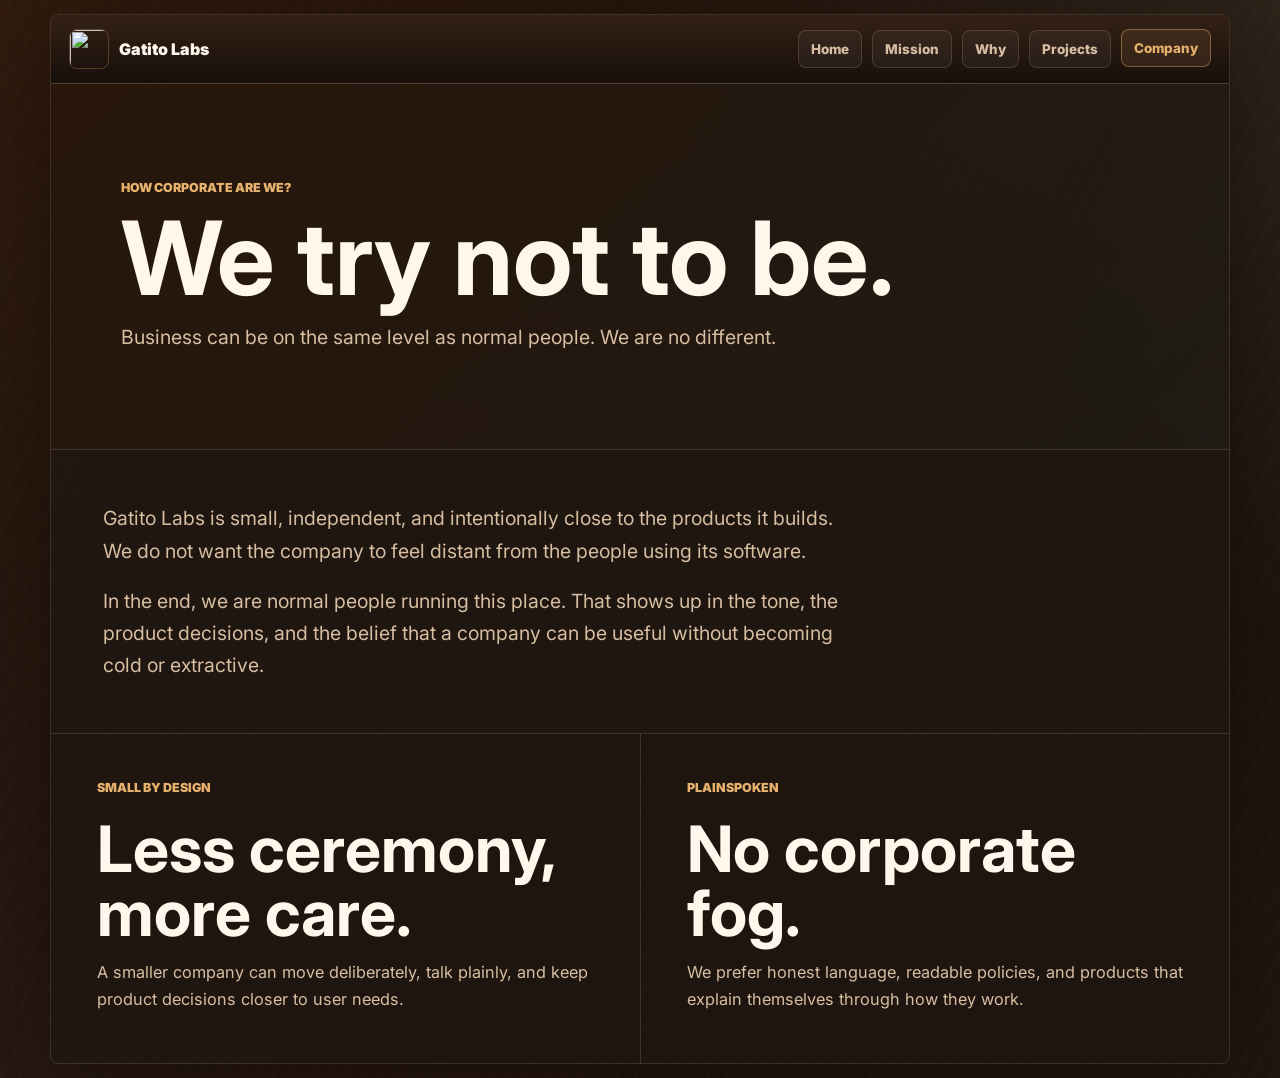
==== company.html @ d221322c "Add files via upload" ====
<!DOCTYPE html>
<html lang="en">
<head>
    <meta charset="UTF-8">
    <meta name="viewport" content="width=device-width, initial-scale=1.0">
    <title>Company | Gatito Labs</title>
    <meta name="description" content="How Gatito Labs thinks about being a company: independent, human, and not overly corporate.">
    <meta name="theme-color" content="#542d14">
    <link rel="icon" href="assets/banner.png" type="image/png">
    <link rel="preconnect" href="https://fonts.googleapis.com">
    <link rel="preconnect" href="https://fonts.gstatic.com" crossorigin>
    <link href="https://fonts.googleapis.com/css2?family=Inter:wght@400;500;600;700;800;900&display=swap" rel="stylesheet">
    <link rel="stylesheet" href="styles.css">
</head>
<body>
    <div class="smoke-layer" aria-hidden="true"></div>

    <main class="labs-shell">
        <nav class="labs-nav" aria-label="Gatito Labs navigation">
            <a class="brand" href="index.html" aria-label="Gatito Labs home">
                <img src="assets/banner.png" alt="" width="40" height="40">
                <span>Gatito Labs</span>
            </a>
            <div class="nav-links">
                <a href="index.html">Home</a>
                <a href="mission.html">Mission</a>
                <a href="why.html">Why</a>
                <a href="projects.html">Projects</a>
                <a class="active" href="company.html">Company</a>
            </div>
        </nav>

        <header class="page-hero reveal">
            <p class="eyebrow">How Corporate Are We?</p>
            <h1>We try not to be.</h1>
            <p>Business can be on the same level as normal people. We are no different.</p>
        </header>

        <section class="narrative reveal">
            <p>Gatito Labs is small, independent, and intentionally close to the products it builds. We do not want the company to feel distant from the people using its software.</p>
            <p>In the end, we are normal people running this place. That shows up in the tone, the product decisions, and the belief that a company can be useful without becoming cold or extractive.</p>
        </section>

        <section class="content-grid">
            <article class="statement reveal">
                <span class="section-kicker">Small By Design</span>
                <h2>Less ceremony, more care.</h2>
                <p>A smaller company can move deliberately, talk plainly, and keep product decisions closer to user needs.</p>
            </article>

            <article class="statement reveal">
                <span class="section-kicker">Plainspoken</span>
                <h2>No corporate fog.</h2>
                <p>We prefer honest language, readable policies, and products that explain themselves through how they work.</p>
            </article>
        </section>
    </main>

    <script src="script.js"></script>
</body>
</html>
---- styles.css ----
:root {
    --bg: #160f0b;
    --bg-2: #24170f;
    --panel: rgba(43, 27, 18, 0.82);
    --line: rgba(241, 216, 184, 0.16);
    --line-strong: rgba(229, 177, 109, 0.42);
    --text: #fff7ec;
    --text-soft: #d7bea2;
    --muted: #a98f74;
    --accent: #542d14;
    --accent-strong: #8b5129;
    --accent-2: #e5b16d;
    --accent-cool: #8fae9a;
    --accent-blue: #8fb6c7;
    --shadow: 0 24px 80px rgba(16, 8, 3, 0.46);
    --radius: 8px;
    --ease-standard: cubic-bezier(0.2, 0.8, 0.2, 1);
    --ease-emphasized: cubic-bezier(0.16, 1, 0.3, 1);
    --duration-base: 280ms;
    --duration-slow: 520ms;
    color-scheme: dark;
}

* {
    box-sizing: border-box;
}

html {
    scroll-behavior: smooth;
}

html,
body {
    min-height: 100%;
    margin: 0;
}

body {
    min-height: 100vh;
    color: var(--text);
    font-family: Inter, system-ui, -apple-system, BlinkMacSystemFont, "Segoe UI", sans-serif;
    background:
        linear-gradient(135deg, rgba(84, 45, 20, 0.24), transparent 34%),
        linear-gradient(225deg, rgba(143, 174, 154, 0.12), transparent 28%),
        linear-gradient(180deg, #120b08 0%, var(--bg) 50%, #21150f 100%);
    text-rendering: optimizeLegibility;
    -webkit-font-smoothing: antialiased;
}

a {
    color: inherit;
}

.smoke-layer {
    position: fixed;
    inset: -20%;
    pointer-events: none;
    background:
        repeating-linear-gradient(118deg, rgba(229, 177, 109, 0.05) 0 2px, transparent 2px 16px),
        linear-gradient(68deg, rgba(255, 247, 236, 0.045), transparent 42%, rgba(143, 174, 154, 0.07)),
        linear-gradient(160deg, rgba(84, 45, 20, 0.82), rgba(18, 11, 8, 0.2));
    opacity: 0.42;
    animation: smokeDrift 28s var(--ease-standard) infinite alternate;
    will-change: transform, opacity;
}

.labs-shell {
    position: relative;
    z-index: 1;
    width: min(1180px, calc(100% - 28px));
    margin: 14px auto;
    overflow: hidden;
    border: 1px solid var(--line);
    border-radius: var(--radius);
    background: rgba(24, 15, 10, 0.78);
    box-shadow: var(--shadow);
}

.labs-nav {
    position: sticky;
    top: 0;
    z-index: 5;
    display: flex;
    align-items: center;
    justify-content: space-between;
    gap: 14px;
    min-height: 68px;
    padding: 14px 18px;
    border-bottom: 1px solid var(--line);
    background:
        linear-gradient(180deg, rgba(54, 34, 22, 0.92), rgba(22, 14, 10, 0.82)),
        rgba(30, 19, 13, 0.92);
}

.brand,
.nav-links {
    display: flex;
    align-items: center;
    gap: 10px;
}

.brand {
    min-width: 0;
    color: var(--text);
    text-decoration: none;
    font-weight: 900;
}

.brand img {
    width: 40px;
    height: 40px;
    border: 1px solid rgba(229, 177, 109, 0.28);
    border-radius: var(--radius);
    object-fit: cover;
}

.brand span {
    overflow: hidden;
    text-overflow: ellipsis;
    white-space: nowrap;
}

.nav-links {
    flex-wrap: wrap;
    justify-content: flex-end;
}

.nav-links a,
.primary-link {
    min-height: 38px;
    display: inline-flex;
    align-items: center;
    border: 1px solid var(--line);
    border-radius: var(--radius);
    color: var(--text-soft);
    background: rgba(255, 255, 255, 0.045);
    font-size: 0.84rem;
    font-weight: 800;
    text-decoration: none;
    transition:
        transform var(--duration-base) var(--ease-emphasized),
        border-color var(--duration-base) var(--ease-standard),
        background var(--duration-base) var(--ease-standard),
        color var(--duration-base) var(--ease-standard);
}

.nav-links a {
    padding: 0 12px;
}

.nav-links a:hover,
.nav-links a.active,
.primary-link:hover,
.secondary-link:hover {
    transform: translateY(-1px);
    border-color: rgba(229, 177, 109, 0.32);
    color: var(--text);
    background: rgba(255, 255, 255, 0.075);
}

.nav-links a.active {
    border-color: rgba(229, 177, 109, 0.42);
    color: var(--accent-2);
    background: rgba(229, 177, 109, 0.1);
}

.labs-hero {
    position: relative;
    min-height: min(650px, calc(100vh - 96px));
    min-height: min(650px, calc(100dvh - 96px));
    display: grid;
    align-items: end;
    padding: clamp(34px, 7vw, 76px);
    isolation: isolate;
}

.hero-art {
    position: absolute;
    inset: 0;
    z-index: -2;
    width: 100%;
    height: 100%;
    object-fit: cover;
    filter: saturate(1.08) contrast(1.04);
    transform: scale(1.02);
}

.labs-hero::after {
    position: absolute;
    inset: 0;
    z-index: -1;
    background:
        linear-gradient(90deg, rgba(18, 11, 8, 0.92), rgba(18, 11, 8, 0.54) 46%, rgba(18, 11, 8, 0.28)),
        linear-gradient(180deg, transparent 62%, rgba(24, 15, 10, 0.94));
    content: "";
}

.hero-copy {
    width: min(720px, 100%);
    padding-bottom: clamp(20px, 5vh, 54px);
}

.eyebrow,
.section-kicker {
    margin: 0;
    color: var(--accent-2);
    font-size: 0.78rem;
    font-weight: 900;
    letter-spacing: 0;
    text-transform: uppercase;
}

.hero-copy h1,
.statement h2 {
    margin: 8px 0 0;
    color: #fff7ec;
    letter-spacing: 0;
    line-height: 1;
}

.hero-copy h1 {
    font-size: clamp(3.4rem, 10vw, 8.5rem);
    font-weight: 900;
}

.hero-copy p:last-child {
    max-width: 660px;
    margin: 16px 0 0;
    color: var(--text-soft);
    font-size: clamp(1.04rem, 2vw, 1.34rem);
    line-height: 1.55;
}

.hero-actions {
    display: flex;
    flex-wrap: wrap;
    gap: 10px;
    margin-top: 22px;
}

.intro-band,
.values-band,
.statement,
.narrative,
.project-grid {
    border-top: 1px solid var(--line);
}

.intro-band {
    padding: clamp(24px, 5vw, 44px);
    background:
        linear-gradient(135deg, rgba(229, 177, 109, 0.08), rgba(143, 174, 154, 0.055)),
        rgba(255, 255, 255, 0.03);
}

.intro-band p {
    width: min(920px, 100%);
    margin: 0;
    color: var(--text);
    font-size: clamp(1.18rem, 2.4vw, 2rem);
    font-weight: 800;
    line-height: 1.28;
}

.company-split,
.section-grid,
.content-grid {
    display: grid;
    grid-template-columns: repeat(2, minmax(0, 1fr));
}

.statement {
    display: grid;
    align-content: start;
    gap: 14px;
    min-height: 330px;
    padding: clamp(24px, 5vw, 46px);
    background: rgba(255, 255, 255, 0.025);
}

.statement + .statement {
    border-left: 1px solid var(--line);
}

.content-grid .statement:nth-child(2n + 1) {
    border-left: 0;
}

.statement h2 {
    font-size: clamp(2.1rem, 5vw, 4.8rem);
}

.statement p,
.values-band span {
    margin: 0;
    color: var(--text-soft);
    line-height: 1.62;
}

.statement p {
    max-width: 620px;
    font-size: 1.02rem;
}

.text-link {
    width: fit-content;
    color: var(--accent-2);
    font-size: 0.9rem;
    font-weight: 900;
    text-decoration: none;
    border-bottom: 1px solid rgba(229, 177, 109, 0.38);
}

.values-band {
    display: grid;
    grid-template-columns: repeat(3, minmax(0, 1fr));
    background:
        linear-gradient(90deg, rgba(143, 174, 154, 0.075), rgba(143, 182, 199, 0.055)),
        rgba(255, 255, 255, 0.025);
}

.values-band div {
    display: grid;
    gap: 6px;
    min-height: 150px;
    padding: 24px;
    border-right: 1px solid var(--line);
}

.values-band div:last-child {
    border-right: 0;
}

.values-band strong {
    color: var(--text);
    font-size: 1.1rem;
}

.page-hero {
    display: grid;
    gap: 14px;
    padding: clamp(44px, 8vw, 96px) clamp(24px, 6vw, 70px);
    background:
        linear-gradient(135deg, rgba(84, 45, 20, 0.26), rgba(143, 174, 154, 0.08)),
        rgba(0, 0, 0, 0.12);
}

.page-hero h1 {
    max-width: 920px;
    margin: 0;
    color: #fff7ec;
    font-size: clamp(2.8rem, 8vw, 7.4rem);
    letter-spacing: 0;
    line-height: 0.96;
}

.page-hero p:last-child,
.narrative p {
    max-width: 760px;
    margin: 0;
    color: var(--text-soft);
    font-size: clamp(1rem, 2vw, 1.22rem);
    line-height: 1.65;
}

.narrative {
    display: grid;
    gap: 18px;
    padding: clamp(26px, 5vw, 52px);
    background: rgba(255, 255, 255, 0.028);
}

.primary-link,
.secondary-link {
    width: fit-content;
    min-height: 42px;
    display: inline-flex;
    align-items: center;
    border: 1px solid var(--line);
    border-radius: var(--radius);
    font-weight: 900;
    text-decoration: none;
}

.primary-link {
    padding: 0 16px;
    color: #fff7ec;
    background: linear-gradient(135deg, var(--accent), var(--accent-strong));
    border-color: transparent;
}

.secondary-link {
    padding: 0 14px;
    color: var(--text-soft);
    background: rgba(255, 255, 255, 0.045);
}

.project-grid {
    display: grid;
    grid-template-columns: repeat(3, minmax(0, 1fr));
    gap: 12px;
    padding: clamp(18px, 4vw, 34px);
    background: rgba(255, 255, 255, 0.018);
}

.project-card {
    display: grid;
    align-content: start;
    gap: 13px;
    min-height: 280px;
    padding: 20px;
    border: 1px solid var(--line);
    border-radius: var(--radius);
    background:
        linear-gradient(135deg, rgba(229, 177, 109, 0.065), rgba(143, 174, 154, 0.04)),
        rgba(255, 255, 255, 0.035);
    transition:
        transform var(--duration-base) var(--ease-emphasized),
        border-color var(--duration-base) var(--ease-standard),
        background var(--duration-base) var(--ease-standard);
}

.project-card:hover {
    transform: translateY(-2px);
    border-color: rgba(229, 177, 109, 0.3);
    background:
        linear-gradient(135deg, rgba(229, 177, 109, 0.09), rgba(143, 174, 154, 0.055)),
        rgba(255, 255, 255, 0.045);
}

.featured-project {
    grid-column: span 2;
}

.project-status {
    width: fit-content;
    padding: 5px 8px;
    border: 1px solid rgba(143, 174, 154, 0.28);
    border-radius: var(--radius);
    color: var(--accent-cool);
    background: rgba(143, 174, 154, 0.075);
    font-size: 0.72rem;
    font-weight: 900;
    text-transform: uppercase;
}

.project-card h2 {
    margin: 0;
    color: var(--text);
    font-size: clamp(1.45rem, 3vw, 2.4rem);
    line-height: 1.05;
}

.project-card p {
    margin: 0;
    color: var(--text-soft);
    line-height: 1.58;
}

.project-tags {
    display: flex;
    flex-wrap: wrap;
    gap: 7px;
    margin-top: auto;
}

.project-tags span {
    padding: 5px 8px;
    border: 1px solid var(--line);
    border-radius: var(--radius);
    color: var(--muted);
    background: rgba(0, 0, 0, 0.16);
    font-size: 0.72rem;
    font-weight: 800;
}

.reveal {
    opacity: 0;
    transform: translateY(18px);
    transition:
        opacity var(--duration-slow) var(--ease-standard),
        transform var(--duration-slow) var(--ease-emphasized);
}

.reveal.visible {
    opacity: 1;
    transform: translateY(0);
}

@keyframes smokeDrift {
    from {
        opacity: 0.35;
        transform: translate3d(-1.5%, -1%, 0) rotate(-1deg);
    }

    to {
        opacity: 0.52;
        transform: translate3d(1.5%, 1%, 0) rotate(1deg);
    }
}

@media (max-width: 760px) {
    .labs-shell {
        width: min(100%, calc(100vw - 18px));
        margin: 9px auto;
    }

    .labs-nav {
        align-items: flex-start;
        flex-direction: column;
    }

    .nav-links {
        width: 100%;
        justify-content: flex-start;
    }

    .labs-hero {
        min-height: 560px;
        padding: 26px;
    }

    .labs-hero::after {
        background:
            linear-gradient(90deg, rgba(18, 11, 8, 0.94), rgba(18, 11, 8, 0.7)),
            linear-gradient(180deg, transparent 54%, rgba(24, 15, 10, 0.96));
    }

    .company-split,
    .section-grid,
    .content-grid,
    .project-grid,
    .values-band {
        grid-template-columns: 1fr;
    }

    .featured-project {
        grid-column: span 1;
    }

    .statement + .statement,
    .values-band div {
        border-left: 0;
        border-right: 0;
    }

    .statement + .statement,
    .values-band div + div {
        border-top: 1px solid var(--line);
    }
}

@media (prefers-reduced-motion: reduce) {
    *,
    *::before,
    *::after {
        scroll-behavior: auto !important;
        animation-duration: 1ms !important;
        animation-iteration-count: 1 !important;
        transition-duration: 1ms !important;
    }

    .reveal {
        opacity: 1;
        transform: none;
    }
}
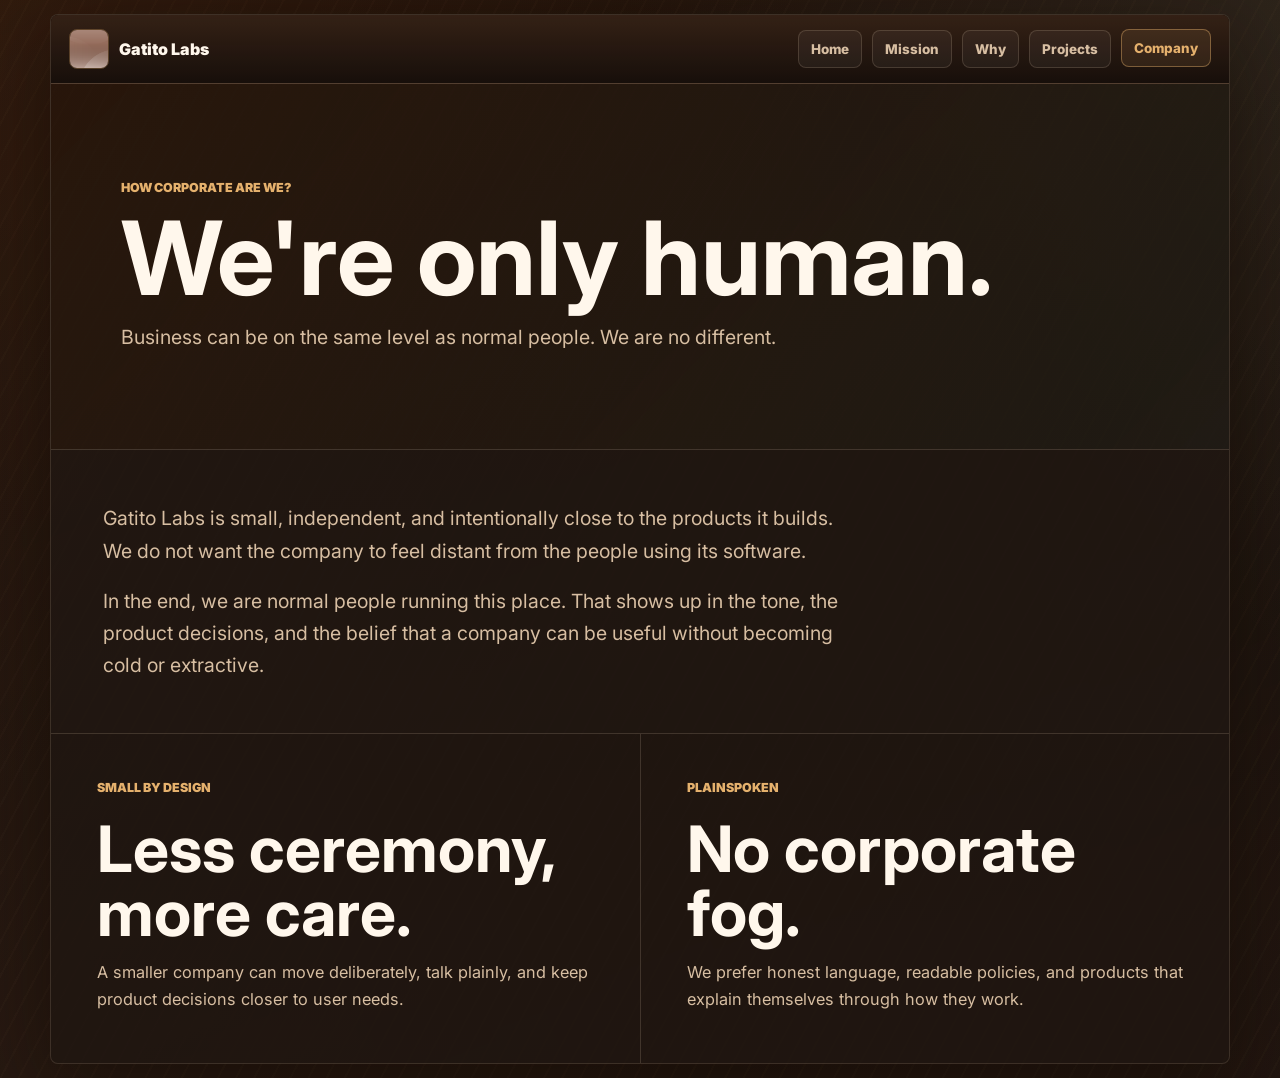
==== commit b889080a: "Update company.html" ====
--- a/company.html
+++ b/company.html
@@ -32,7 +32,7 @@
 
         <header class="page-hero reveal">
             <p class="eyebrow">How Corporate Are We?</p>
-            <h1>We try not to be.</h1>
+            <h1>We're only human.</h1>
             <p>Business can be on the same level as normal people. We are no different.</p>
         </header>
 
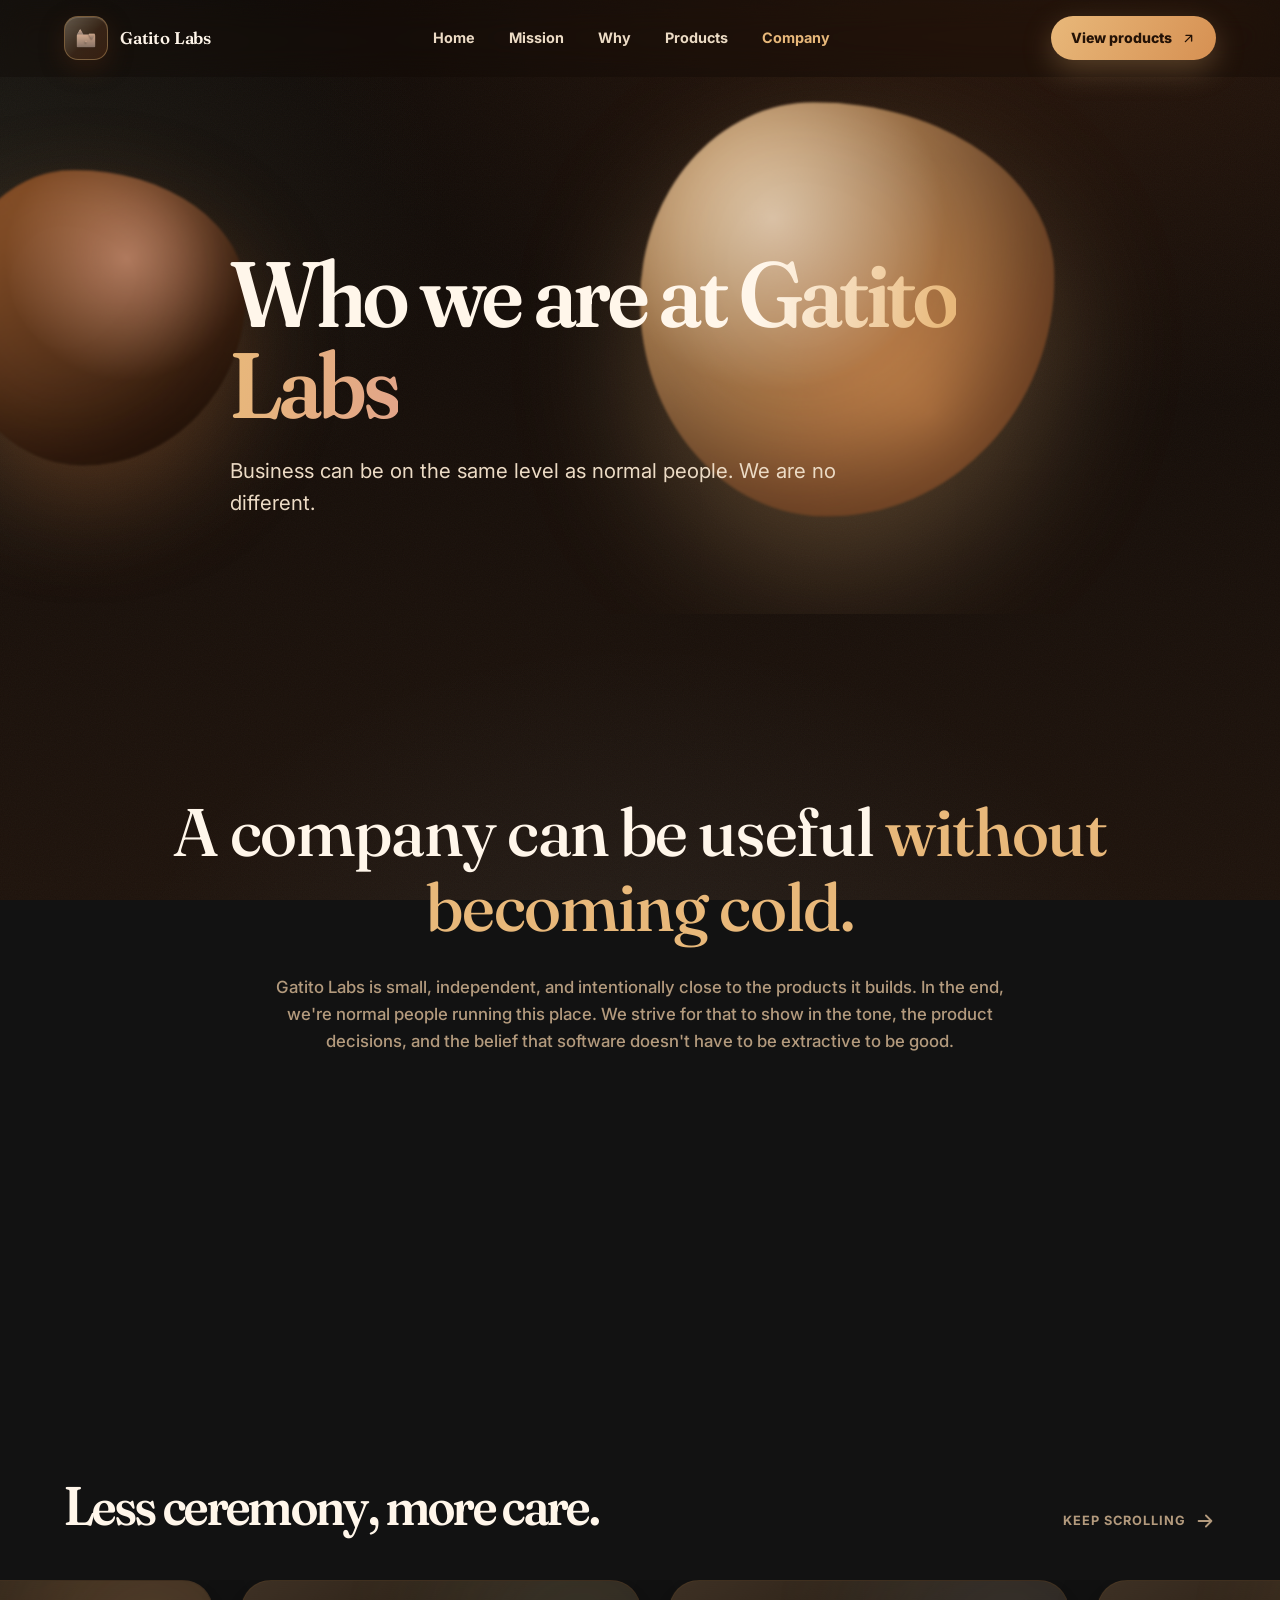
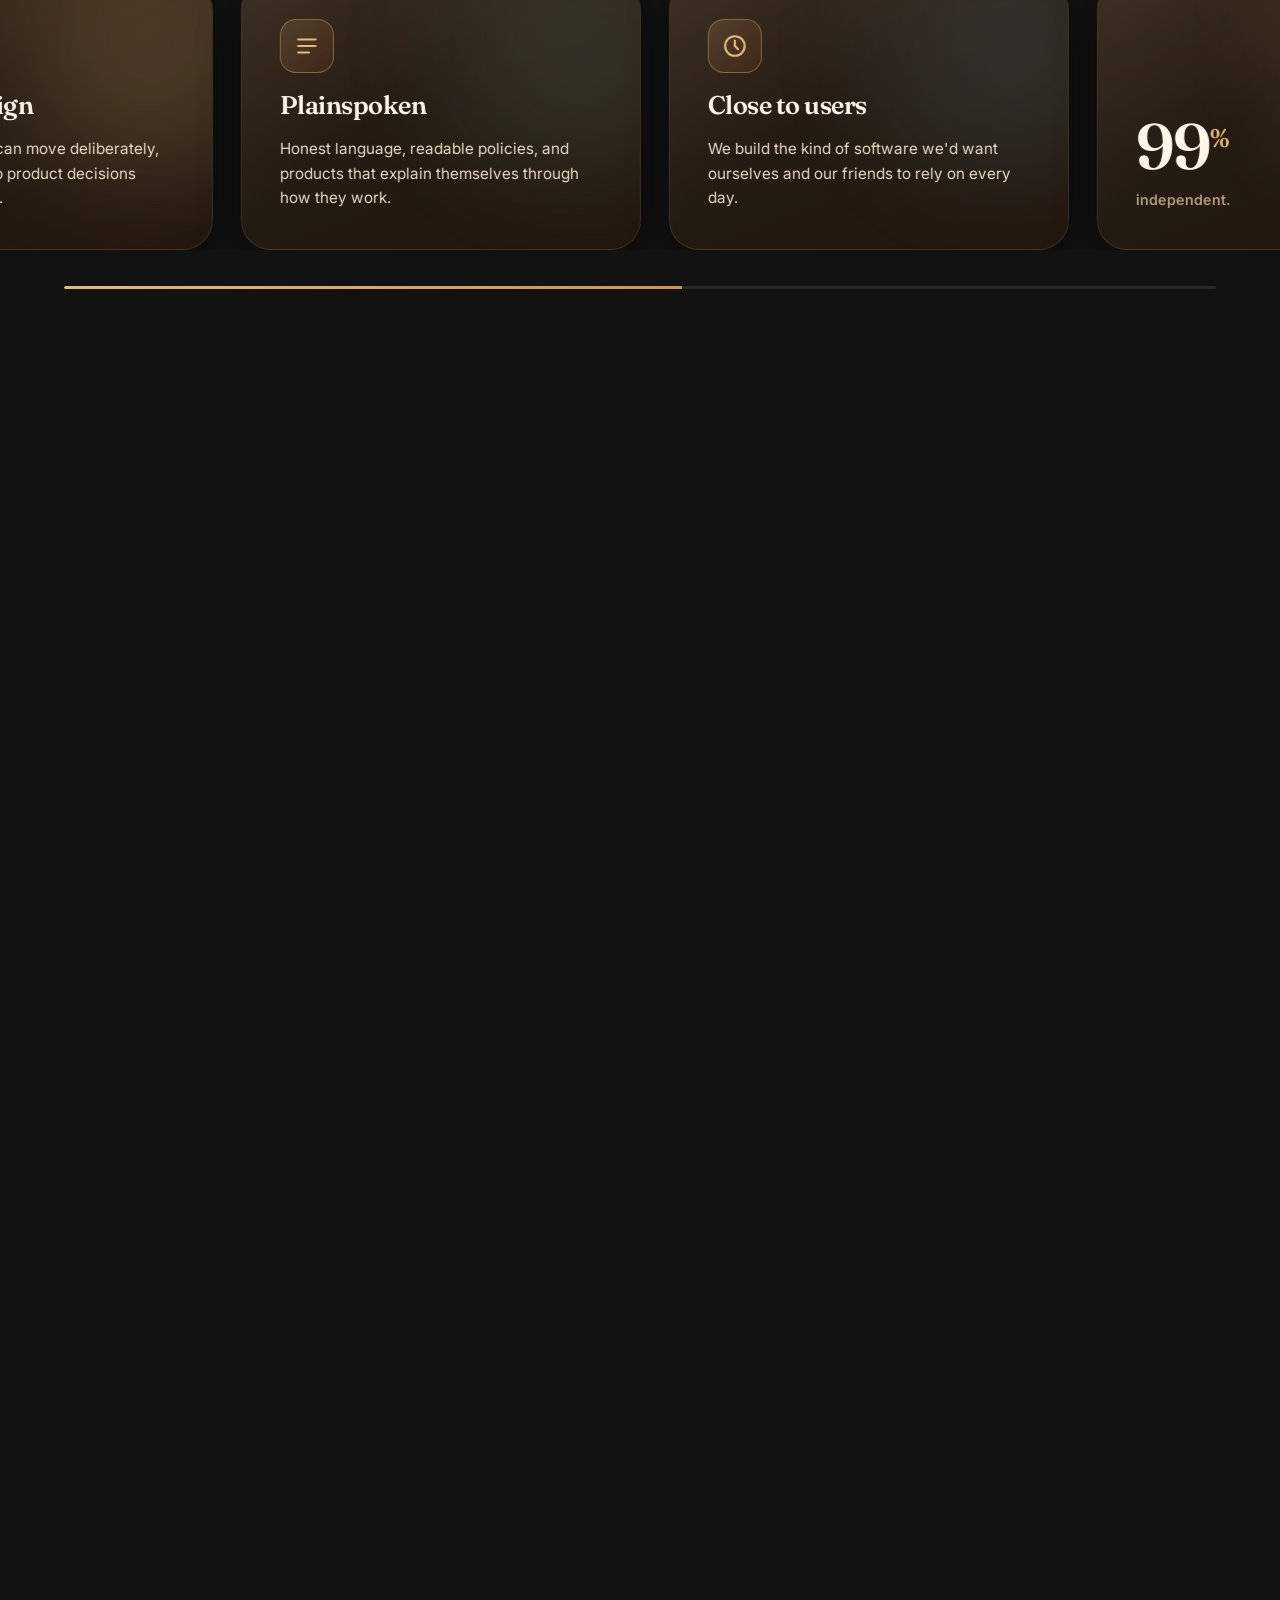
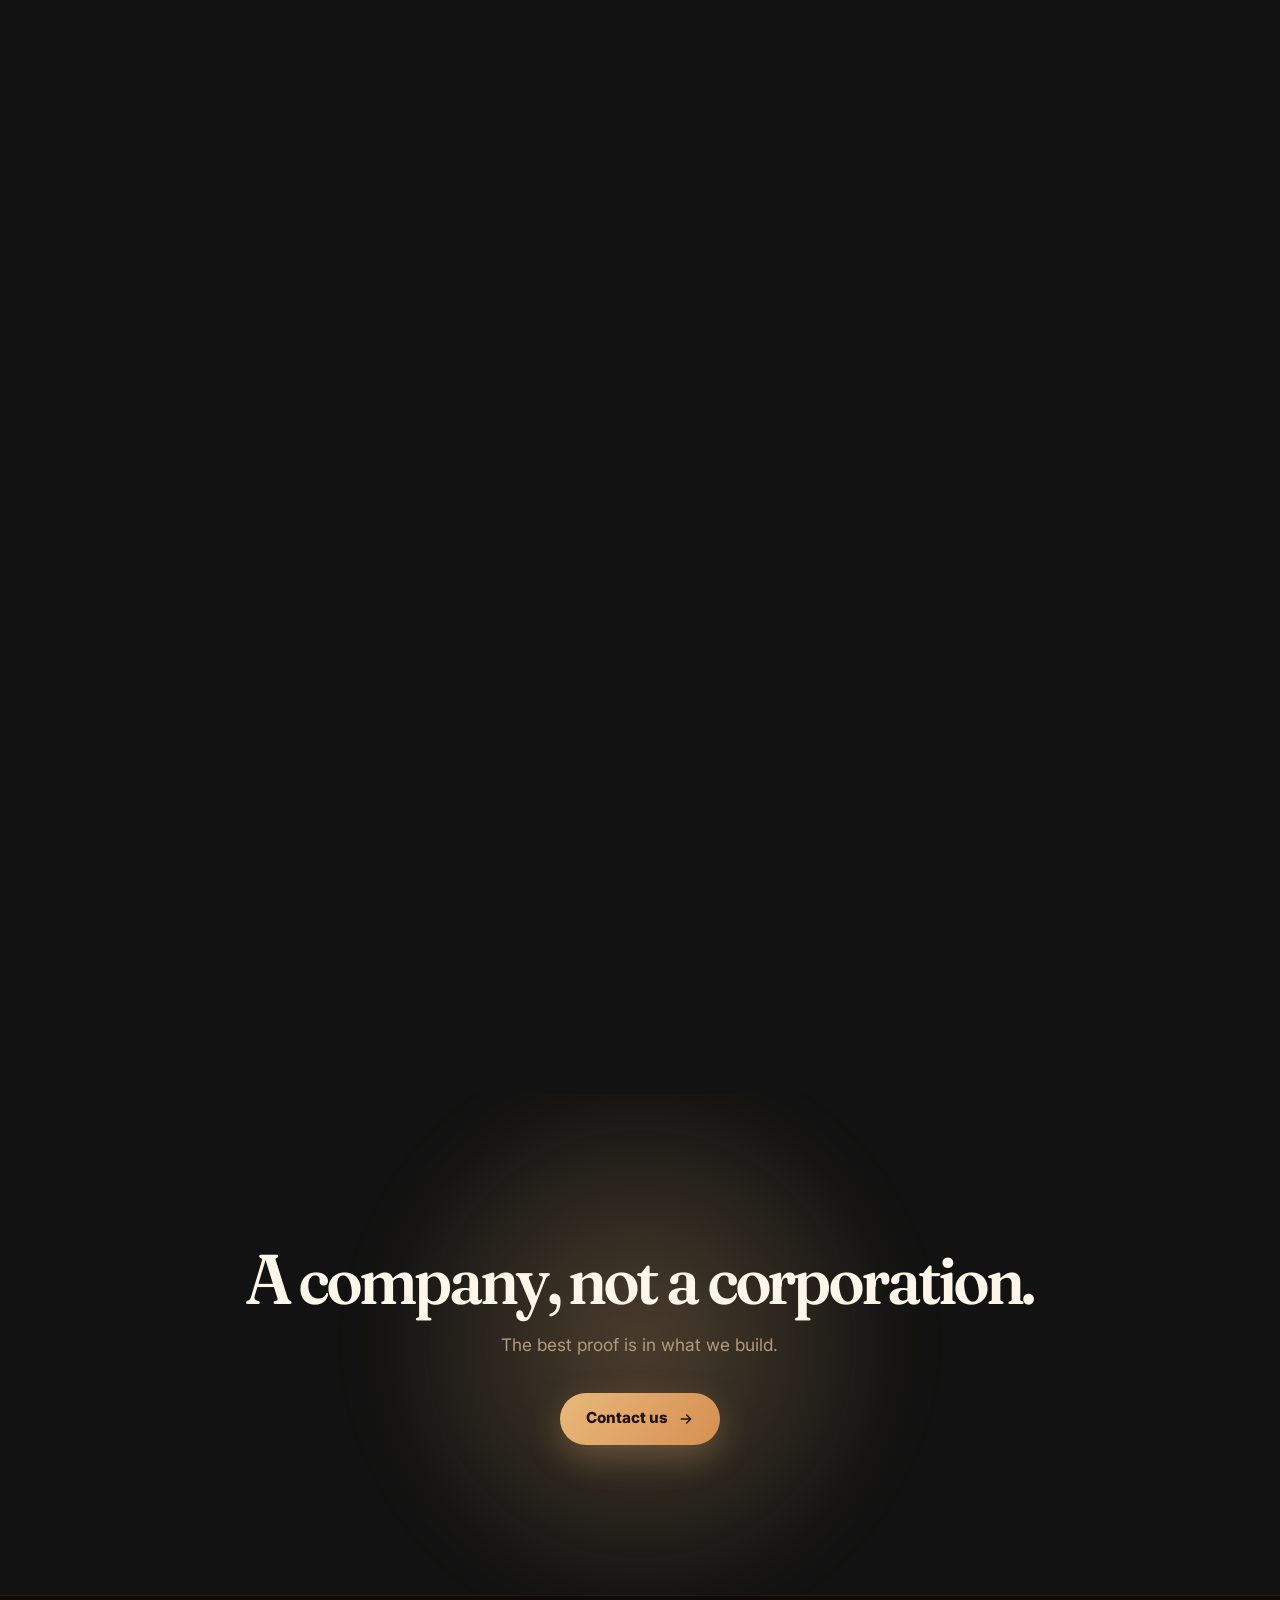
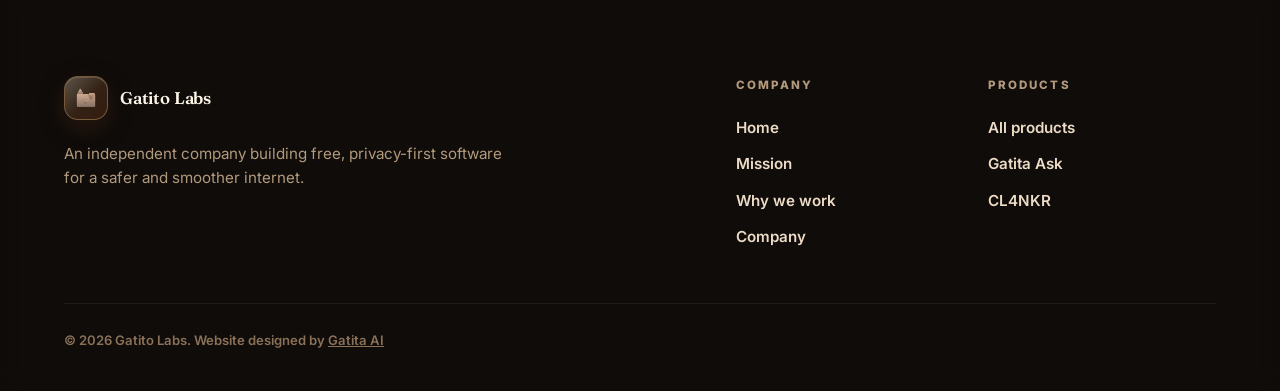
==== commit 885ba3f9: "Add files via upload" ====
--- a/company.html
+++ b/company.html
@@ -5,56 +5,168 @@
     <meta name="viewport" content="width=device-width, initial-scale=1.0">
     <title>Company | Gatito Labs</title>
     <meta name="description" content="How Gatito Labs thinks about being a company: independent, human, and not overly corporate.">
-    <meta name="theme-color" content="#542d14">
-    <link rel="icon" href="assets/banner.png" type="image/png">
+    <meta name="theme-color" content="#160e09">
+    <link rel="icon" href="assets/logo.png" type="image/png">
     <link rel="preconnect" href="https://fonts.googleapis.com">
     <link rel="preconnect" href="https://fonts.gstatic.com" crossorigin>
-    <link href="https://fonts.googleapis.com/css2?family=Inter:wght@400;500;600;700;800;900&display=swap" rel="stylesheet">
+    <link href="https://fonts.googleapis.com/css2?family=Fraunces:opsz,wght@9..144,300..700&family=Inter:wght@400;500;600;700;800&display=swap" rel="stylesheet">
     <link rel="stylesheet" href="styles.css">
 </head>
 <body>
-    <div class="smoke-layer" aria-hidden="true"></div>
+    <div class="ambient" aria-hidden="true"></div>
 
-    <main class="labs-shell">
-        <nav class="labs-nav" aria-label="Gatito Labs navigation">
+    <a class="skip-link" href="#main">Skip to content</a>
+
+    <header class="site-header">
+        <nav class="site-nav container" aria-label="Gatito Labs navigation">
             <a class="brand" href="index.html" aria-label="Gatito Labs home">
-                <img src="assets/banner.png" alt="" width="40" height="40">
-                <span>Gatito Labs</span>
+                <span class="brand-mark"><img src="assets/logo_trans.webp" alt=""></span>
+                <span class="brand-wordmark">
+                    <strong>Gatito Labs</strong>
+                </span>
             </a>
-            <div class="nav-links">
+            <div class="nav-links" id="navMenu">
                 <a href="index.html">Home</a>
                 <a href="mission.html">Mission</a>
                 <a href="why.html">Why</a>
-                <a href="projects.html">Projects</a>
+                <a href="products.html">Products</a>
                 <a class="active" href="company.html">Company</a>
             </div>
+            <a class="nav-cta" href="products.html">
+                View products
+                <svg viewBox="0 0 24 24" fill="none" stroke="currentColor" stroke-width="2.2" stroke-linecap="round" stroke-linejoin="round" aria-hidden="true"><path d="M7 17 17 7M8 7h9v9"/></svg>
+            </a>
+            <button class="nav-toggle" id="navToggle" aria-expanded="false" aria-controls="navMenu" aria-label="Open menu">
+                <svg viewBox="0 0 24 24" fill="none" stroke="currentColor" stroke-width="2.2" stroke-linecap="round" aria-hidden="true"><path d="M4 7h16M4 12h16M4 17h16"/></svg>
+            </button>
         </nav>
+    </header>
 
-        <header class="page-hero reveal">
-            <p class="eyebrow">How Corporate Are We?</p>
-            <h1>We're only human.</h1>
-            <p>Business can be on the same level as normal people. We are no different.</p>
+    <div class="nav-scrim" id="navScrim" aria-hidden="true"></div>
+
+    <main id="main">
+        <header class="page-hero">
+            <div class="hero-scene" aria-hidden="true">
+                <div class="scene-depth" data-depth="back">
+                    <span class="blob blob--ember" style="top:16%;right:-8%"></span>
+                </div>
+                <div class="scene-depth" data-depth="mid">
+                    <span class="blob blob--gold" style="top:8%;right:20%"></span>
+                </div>
+            </div>
+            <div class="container hero-inner">
+                <h1 class="display" data-reveal>Who we are at <span class="grad-text">Gatito Labs</span></h1>
+                <p class="lede" data-reveal>Business can be on the same level as normal people. We are no different.</p>
+            </div>
         </header>
 
-        <section class="narrative reveal">
-            <p>Gatito Labs is small, independent, and intentionally close to the products it builds. We do not want the company to feel distant from the people using its software.</p>
-            <p>In the end, we are normal people running this place. That shows up in the tone, the product decisions, and the belief that a company can be useful without becoming cold or extractive.</p>
+        <section class="statement">
+            <div class="container">
+                <p data-reveal>A company can be useful <em>without becoming cold.</em></p>
+                <p class="sub" data-reveal>Gatito Labs is small, independent, and intentionally close to the products it builds. In the end, we're normal people running this place. We strive for that to show in the tone, the product decisions, and the belief that software doesn't have to be extractive to be good.</p>
+            </div>
         </section>
 
-        <section class="content-grid">
-            <article class="statement reveal">
-                <span class="section-kicker">Small By Design</span>
-                <h2>Less ceremony, more care.</h2>
-                <p>A smaller company can move deliberately, talk plainly, and keep product decisions closer to user needs.</p>
-            </article>
+        <section class="hscroll" id="operating">
+            <div class="hscroll-pin">
+                <div class="container hscroll-head">
+                    <div>
+                        <h2 class="display">Less ceremony, more care.</h2>
+                    </div>
+                    <span class="hint">
+                        Keep scrolling
+                        <svg viewBox="0 0 24 24" fill="none" stroke="currentColor" stroke-width="2" stroke-linecap="round" stroke-linejoin="round" aria-hidden="true"><path d="M5 12h14M13 6l6 6-6 6"/></svg>
+                    </span>
+                </div>
 
-            <article class="statement reveal">
-                <span class="section-kicker">Plainspoken</span>
-                <h2>No corporate fog.</h2>
-                <p>We prefer honest language, readable policies, and products that explain themselves through how they work.</p>
-            </article>
+                <div class="hscroll-viewport">
+                    <div class="hscroll-track" data-reveal-group>
+                        <article class="tilt-card" style="--glow:var(--gold-glow)">
+                            <span class="card-glow"></span>
+                            <span class="card-icon" aria-hidden="true">
+                                <svg viewBox="0 0 24 24" fill="none" stroke="currentColor" stroke-width="2" stroke-linecap="round" stroke-linejoin="round"><circle cx="12" cy="12" r="3"/><circle cx="12" cy="12" r="9" stroke-dasharray="2 4"/></svg>
+                            </span>
+                            <h3>Small by design</h3>
+                            <p>A smaller company can move deliberately, talk plainly, and keep product decisions closer to user needs.</p>
+                        </article>
+
+                        <article class="tilt-card" style="--glow:var(--sage-glow)">
+                            <span class="card-glow"></span>
+                            <span class="card-icon" aria-hidden="true">
+                                <svg viewBox="0 0 24 24" fill="none" stroke="currentColor" stroke-width="2" stroke-linecap="round" stroke-linejoin="round"><path d="M4 6h16M4 12h16M4 18h10"/></svg>
+                            </span>
+                            <h3>Plainspoken</h3>
+                            <p>Honest language, readable policies, and products that explain themselves through how they work.</p>
+                        </article>
+
+                        <article class="tilt-card" style="--glow:var(--sky-glow)">
+                            <span class="card-glow"></span>
+                            <span class="card-icon" aria-hidden="true">
+                                <svg viewBox="0 0 24 24" fill="none" stroke="currentColor" stroke-width="2" stroke-linecap="round" stroke-linejoin="round"><circle cx="12" cy="12" r="9"/><path d="M12 7v5l3 3"/></svg>
+                            </span>
+                            <h3>Close to users</h3>
+                            <p>We build the kind of software we'd want ourselves and our friends to rely on every day.</p>
+                        </article>
+
+                        <article class="tilt-card" style="--glow:var(--gold-glow)">
+                            <span class="card-glow"></span>
+                            <div class="card-foot" style="flex-direction:column;align-items:flex-start;gap:10px">
+                                <span class="stat-big"><span data-count="100">0</span><sup style="font-size:0.4em;color:var(--gold)">%</sup></span>
+                                <span>independent.</span>
+                            </div>
+                        </article>
+                    </div>
+                </div>
+
+                <div class="container hscroll-progress" aria-hidden="true"><i></i></div>
+            </div>
+        </section>
+
+        <section class="cta-band">
+            <div class="container">
+                <h2 class="display" data-reveal>A company, not a corporation.</h2>
+                <p data-reveal>The best proof is in what we build.</p>
+                <a class="btn btn--primary" data-reveal href="mailto:company@gatita.tech">
+                    Contact us
+                    <svg viewBox="0 0 24 24" fill="none" stroke="currentColor" stroke-width="2.2" stroke-linecap="round" stroke-linejoin="round" aria-hidden="true"><path d="M5 12h14M13 6l6 6-6 6"/></svg>
+                </a>
+            </div>
         </section>
     </main>
+
+    <footer class="site-footer">
+        <div class="container">
+            <div class="footer-top">
+                <div class="footer-brand">
+                    <a class="brand" href="index.html" aria-label="Gatito Labs home">
+                        <span class="brand-mark"><img src="assets/logo_trans.webp" alt=""></span>
+                        <span class="brand-wordmark">
+                            <strong>Gatito Labs</strong>
+                        </span>
+                    </a>
+                    <p>An independent company building free, privacy-first software for a safer and smoother internet.</p>
+                </div>
+                <div class="footer-links">
+                    <div class="footer-col">
+                        <h4>Company</h4>
+                        <a href="index.html">Home</a>
+                        <a href="mission.html">Mission</a>
+                        <a href="why.html">Why we work</a>
+                        <a href="company.html">Company</a>
+                    </div>
+                    <div class="footer-col">
+                        <h4>Products</h4>
+                        <a href="products.html">All products</a>
+                        <a href="https://gatita.tech" target="_blank" rel="noopener">Gatita Ask</a>
+                        <a href="https://clankr.tech/" target="_blank" rel="noopener">CL4NKR</a>
+                    </div>
+                </div>
+            </div>
+            <div class="footer-bottom">
+                <span>© 2026 Gatito Labs. Website designed by <a href="https://gatita.tech" target="_blank" rel="noopener">Gatita AI</a></span>
+            </div>
+        </div>
+    </footer>
 
     <script src="script.js"></script>
 </body>
--- a/styles.css
+++ b/styles.css
@@ -1,567 +1,1656 @@
+/* =========================================================================
+   Gatito Labs — design system v2
+   Warm, playful, editorial. Built for scroll-driven storytelling.
+   One source of truth for every page.
+   ========================================================================= */
+
 :root {
-    --bg: #160f0b;
-    --bg-2: #24170f;
-    --panel: rgba(43, 27, 18, 0.82);
-    --line: rgba(241, 216, 184, 0.16);
-    --line-strong: rgba(229, 177, 109, 0.42);
-    --text: #fff7ec;
-    --text-soft: #d7bea2;
-    --muted: #a98f74;
-    --accent: #542d14;
-    --accent-strong: #8b5129;
-    --accent-2: #e5b16d;
-    --accent-cool: #8fae9a;
-    --accent-blue: #8fb6c7;
-    --shadow: 0 24px 80px rgba(16, 8, 3, 0.46);
-    --radius: 8px;
-    --ease-standard: cubic-bezier(0.2, 0.8, 0.2, 1);
-    --ease-emphasized: cubic-bezier(0.16, 1, 0.3, 1);
-    --duration-base: 280ms;
-    --duration-slow: 520ms;
+    /* Surfaces */
+    --bg-0: #0f0a07;
+    --bg-1: #160e09;
+    --bg-2: #1e130c;
+    --bg-3: #29190f;
+    --panel: rgba(255, 246, 234, 0.03);
+    --panel-strong: rgba(41, 25, 15, 0.72);
+    --glass: rgba(22, 14, 9, 0.66);
+
+    /* Lines */
+    --line: rgba(232, 184, 122, 0.14);
+    --line-soft: rgba(232, 184, 122, 0.09);
+    --line-strong: rgba(232, 184, 122, 0.38);
+
+    /* Text */
+    --ink: #fff6ea;
+    --ink-soft: #ecdbc5;
+    --muted: #b39a7d;
+    --muted-2: #8a7157;
+
+    /* Accents — warm theme preserved, nudged brighter so it pops */
+    --gold: #e8b87a;
+    --amber: #d69052;
+    --rust: #a05f2f;
+    --ember: #5a2f16;
+    --sage: #9ec4a9;
+    --sky: #9bc6d9;
+    --rose: #e2a489;
+
+    --gold-glow: rgba(232, 184, 122, 0.28);
+    --sage-glow: rgba(158, 196, 169, 0.18);
+    --sky-glow: rgba(155, 198, 217, 0.16);
+
+    /* Elevation */
+    --shadow-soft: 0 12px 40px rgba(8, 4, 2, 0.4);
+    --shadow-deep: 0 40px 120px rgba(8, 4, 2, 0.6);
+
+    /* Radii — squircle-leaning scale */
+    --r-xs: 10px;
+    --r-sm: 14px;
+    --r-md: 20px;
+    --r-lg: 30px;
+    --r-xl: 44px;
+    --r-pill: 999px;
+    --blob: 42% 58% 55% 45% / 48% 42% 58% 52%;
+
+    /* Motion */
+    --ease-out: cubic-bezier(0.22, 0.61, 0.36, 1);
+    --ease-inout: cubic-bezier(0.65, 0, 0.35, 1);
+    --ease-spring: cubic-bezier(0.34, 1.56, 0.64, 1);
+    --dur-fast: 180ms;
+    --dur-base: 320ms;
+    --dur-slow: 640ms;
+
+    /* Layout */
+    --container: 1240px;
+    --gutter: clamp(20px, 5vw, 72px);
+    --header-h: 76px;
+
     color-scheme: dark;
 }
 
-* {
+/* ---------------- Reset ---------------- */
+*,
+*::before,
+*::after {
     box-sizing: border-box;
 }
 
 html {
     scroll-behavior: smooth;
+    -webkit-text-size-adjust: 100%;
+    overflow-x: clip;
 }
 
 html,
 body {
-    min-height: 100%;
     margin: 0;
 }
 
 body {
     min-height: 100vh;
-    color: var(--text);
-    font-family: Inter, system-ui, -apple-system, BlinkMacSystemFont, "Segoe UI", sans-serif;
+    overflow-x: clip;
+    color: var(--ink);
+    font-family: "Inter", system-ui, -apple-system, BlinkMacSystemFont, "Segoe UI", sans-serif;
+    font-size: 16px;
+    line-height: 1.6;
     background:
-        linear-gradient(135deg, rgba(84, 45, 20, 0.24), transparent 34%),
-        linear-gradient(225deg, rgba(143, 174, 154, 0.12), transparent 28%),
-        linear-gradient(180deg, #120b08 0%, var(--bg) 50%, #21150f 100%);
-    text-rendering: optimizeLegibility;
-    -webkit-font-smoothing: antialiased;
+        radial-gradient(1400px 900px at 82% -12%, rgba(90, 47, 22, 0.42), transparent 58%),
+        radial-gradient(1000px 720px at -8% 24%, rgba(158, 196, 169, 0.10), transparent 55%),
+        radial-gradient(900px 700px at 50% 118%, rgba(155, 198, 217, 0.08), transparent 60%),
+        linear-gradient(180deg, var(--bg-0) 0%, var(--bg-1) 46%, var(--bg-2) 100%);
+    background-attachment: fixed;
+}
+
+img {
+    display: block;
+    max-width: 100%;
 }
 
 a {
     color: inherit;
 }
 
-.smoke-layer {
+button {
+    font: inherit;
+    color: inherit;
+    background: none;
+    border: 0;
+    cursor: pointer;
+}
+
+::selection {
+    background: rgba(232, 184, 122, 0.35);
+    color: var(--ink);
+}
+
+:focus-visible {
+    outline: 2px solid var(--gold);
+    outline-offset: 3px;
+    border-radius: 4px;
+}
+
+/* ---------------- Type helpers ---------------- */
+.display {
+    font-family: "Fraunces", "Georgia", serif;
+    font-weight: 600;
+    letter-spacing: -0.03em;
+    line-height: 0.98;
+    font-variation-settings: "opsz" 144, "SOFT" 60, "WONK" 0;
+}
+
+.grad-text {
+    background: linear-gradient(100deg, var(--ink) 8%, var(--gold) 55%, var(--rose) 100%);
+    -webkit-background-clip: text;
+    background-clip: text;
+    color: transparent;
+}
+
+.eyebrow {
+    display: inline-flex;
+    align-items: center;
+    gap: 10px;
+    margin: 0 0 22px;
+    color: var(--gold);
+    font-size: 0.78rem;
+    font-weight: 800;
+    letter-spacing: 0.22em;
+    text-transform: uppercase;
+}
+
+.eyebrow::before {
+    width: 28px;
+    height: 1px;
+    background: linear-gradient(90deg, transparent, var(--gold));
+    content: "";
+}
+
+.lede {
+    margin: 0;
+    color: var(--ink-soft);
+    font-size: clamp(1.05rem, 1.6vw, 1.3rem);
+    line-height: 1.55;
+    max-width: 34em;
+}
+
+/* ---------------- Layout ---------------- */
+.container {
+    width: min(var(--container), 100% - var(--gutter) * 2);
+    margin-inline: auto;
+}
+
+section {
+    position: relative;
+}
+
+/* ---------------- Ambient background ---------------- */
+.ambient {
     position: fixed;
-    inset: -20%;
+    inset: 0;
+    z-index: 0;
     pointer-events: none;
-    background:
-        repeating-linear-gradient(118deg, rgba(229, 177, 109, 0.05) 0 2px, transparent 2px 16px),
-        linear-gradient(68deg, rgba(255, 247, 236, 0.045), transparent 42%, rgba(143, 174, 154, 0.07)),
-        linear-gradient(160deg, rgba(84, 45, 20, 0.82), rgba(18, 11, 8, 0.2));
-    opacity: 0.42;
-    animation: smokeDrift 28s var(--ease-standard) infinite alternate;
-    will-change: transform, opacity;
-}
-
-.labs-shell {
-    position: relative;
-    z-index: 1;
-    width: min(1180px, calc(100% - 28px));
-    margin: 14px auto;
     overflow: hidden;
-    border: 1px solid var(--line);
-    border-radius: var(--radius);
-    background: rgba(24, 15, 10, 0.78);
-    box-shadow: var(--shadow);
-}
-
-.labs-nav {
+}
+
+.ambient::before {
+    position: absolute;
+    inset: 0;
+    background-image: url("data:image/svg+xml,%3Csvg xmlns='http://www.w3.org/2000/svg' width='140' height='140'%3E%3Cfilter id='n'%3E%3CfeTurbulence type='fractalNoise' baseFrequency='0.85' numOctaves='2'/%3E%3C/filter%3E%3Crect width='100%25' height='100%25' filter='url(%23n)' opacity='0.035'/%3E%3C/svg%3E");
+    content: "";
+}
+
+/* ---------------- Header ---------------- */
+.site-header {
     position: sticky;
     top: 0;
-    z-index: 5;
+    z-index: 60;
+    border-bottom: 1px solid transparent;
+    background: rgba(15, 10, 7, 0.34);
+    -webkit-backdrop-filter: blur(16px) saturate(1.2);
+    backdrop-filter: blur(16px) saturate(1.2);
+    transition: background var(--dur-base) var(--ease-out), border-color var(--dur-base) var(--ease-out), box-shadow var(--dur-base) var(--ease-out);
+}
+
+.site-header.is-scrolled {
+    background: rgba(15, 10, 7, 0.78);
+    border-bottom-color: var(--line-soft);
+    box-shadow: 0 16px 50px rgba(8, 4, 2, 0.45);
+}
+
+.site-nav {
+    height: var(--header-h);
     display: flex;
     align-items: center;
     justify-content: space-between;
-    gap: 14px;
-    min-height: 68px;
-    padding: 14px 18px;
-    border-bottom: 1px solid var(--line);
-    background:
-        linear-gradient(180deg, rgba(54, 34, 22, 0.92), rgba(22, 14, 10, 0.82)),
-        rgba(30, 19, 13, 0.92);
-}
-
-.brand,
+    gap: 18px;
+}
+
+.brand {
+    display: inline-flex;
+    align-items: center;
+    gap: 12px;
+    min-width: 0;
+    color: var(--ink);
+    text-decoration: none;
+}
+
+.brand-mark {
+    position: relative;
+    width: 44px;
+    height: 44px;
+    flex: 0 0 auto;
+    display: grid;
+    place-items: center;
+    border: 1px solid var(--line-strong);
+    border-radius: 14px;
+    background: linear-gradient(135deg, rgba(232, 184, 122, 0.16), rgba(90, 47, 22, 0.5));
+    box-shadow: inset 0 1px 0 rgba(255, 246, 234, 0.14), 0 8px 24px rgba(90, 47, 22, 0.35);
+    overflow: hidden;
+}
+
+.brand-mark::after {
+    position: absolute;
+    inset: 0;
+    background: linear-gradient(135deg, rgba(255, 246, 234, 0.22), transparent 55%);
+    content: "";
+    pointer-events: none;
+}
+
+.brand-mark img {
+    width: 78%;
+    height: 78%;
+    object-fit: contain;
+}
+
+.brand-wordmark {
+    display: grid;
+    line-height: 1.05;
+}
+
+.brand-wordmark strong {
+    font-family: "Fraunces", "Georgia", serif;
+    font-size: 1.06rem;
+    font-weight: 600;
+    letter-spacing: -0.01em;
+    white-space: nowrap;
+}
+
+.brand-wordmark span {
+    color: var(--muted);
+    font-size: 0.62rem;
+    font-weight: 800;
+    letter-spacing: 0.22em;
+    text-transform: uppercase;
+    white-space: nowrap;
+}
+
 .nav-links {
     display: flex;
     align-items: center;
-    gap: 10px;
-}
-
-.brand {
-    min-width: 0;
-    color: var(--text);
+    gap: 4px;
+}
+
+.nav-links a {
+    position: relative;
+    display: inline-flex;
+    align-items: center;
+    min-height: 42px;
+    padding: 0 15px;
+    border-radius: var(--r-pill);
+    color: var(--ink-soft);
+    font-size: 0.9rem;
+    font-weight: 700;
     text-decoration: none;
-    font-weight: 900;
-}
-
-.brand img {
-    width: 40px;
-    height: 40px;
-    border: 1px solid rgba(229, 177, 109, 0.28);
-    border-radius: var(--radius);
-    object-fit: cover;
-}
-
-.brand span {
-    overflow: hidden;
-    text-overflow: ellipsis;
-    white-space: nowrap;
-}
-
-.nav-links {
-    flex-wrap: wrap;
-    justify-content: flex-end;
-}
-
-.nav-links a,
-.primary-link {
-    min-height: 38px;
+    transition: color var(--dur-fast) var(--ease-out), background var(--dur-fast) var(--ease-out);
+}
+
+.nav-links a:hover {
+    color: var(--ink);
+    background: rgba(255, 246, 234, 0.05);
+}
+
+.nav-links a.active {
+    color: var(--gold);
+}
+
+.nav-cta {
     display: inline-flex;
     align-items: center;
-    border: 1px solid var(--line);
-    border-radius: var(--radius);
-    color: var(--text-soft);
-    background: rgba(255, 255, 255, 0.045);
-    font-size: 0.84rem;
+    gap: 9px;
+    min-height: 44px;
+    padding: 0 20px;
+    border-radius: var(--r-pill);
+    color: #241206;
+    background: linear-gradient(120deg, var(--gold), var(--amber));
+    font-size: 0.88rem;
     font-weight: 800;
     text-decoration: none;
-    transition:
-        transform var(--duration-base) var(--ease-emphasized),
-        border-color var(--duration-base) var(--ease-standard),
-        background var(--duration-base) var(--ease-standard),
-        color var(--duration-base) var(--ease-standard);
-}
-
-.nav-links a {
-    padding: 0 12px;
-}
-
-.nav-links a:hover,
-.nav-links a.active,
-.primary-link:hover,
-.secondary-link:hover {
-    transform: translateY(-1px);
-    border-color: rgba(229, 177, 109, 0.32);
-    color: var(--text);
-    background: rgba(255, 255, 255, 0.075);
-}
-
-.nav-links a.active {
-    border-color: rgba(229, 177, 109, 0.42);
-    color: var(--accent-2);
-    background: rgba(229, 177, 109, 0.1);
-}
-
+    box-shadow: 0 10px 30px var(--gold-glow);
+    transition: transform var(--dur-base) var(--ease-spring), box-shadow var(--dur-base) var(--ease-out), filter var(--dur-base) var(--ease-out);
+}
+
+.nav-cta:hover {
+    transform: translateY(-2px);
+    filter: brightness(1.05);
+    box-shadow: 0 16px 40px rgba(232, 184, 122, 0.4);
+}
+
+.nav-cta:active {
+    transform: translateY(0) scale(0.97);
+}
+
+.nav-cta svg {
+    width: 15px;
+    height: 15px;
+}
+
+.nav-toggle {
+    display: none;
+    width: 44px;
+    height: 44px;
+    place-items: center;
+    border: 1px solid var(--line);
+    border-radius: 13px;
+    color: var(--ink);
+    background: var(--panel);
+}
+
+.nav-toggle svg {
+    width: 20px;
+    height: 20px;
+}
+
+.nav-scrim {
+    position: fixed;
+    inset: 0;
+    z-index: 54;
+    background: rgba(8, 4, 2, 0.5);
+    -webkit-backdrop-filter: blur(6px);
+    backdrop-filter: blur(6px);
+    opacity: 0;
+    visibility: hidden;
+    transition: opacity var(--dur-base) var(--ease-out), visibility var(--dur-base) var(--ease-out);
+}
+
+/* ---------------- Buttons / links ---------------- */
+.btn {
+    display: inline-flex;
+    align-items: center;
+    justify-content: center;
+    gap: 10px;
+    min-height: 52px;
+    padding: 0 26px;
+    border-radius: var(--r-pill);
+    font-size: 0.95rem;
+    font-weight: 800;
+    text-decoration: none;
+    transition: transform var(--dur-base) var(--ease-spring), box-shadow var(--dur-base) var(--ease-out), filter var(--dur-base) var(--ease-out), background var(--dur-base) var(--ease-out), border-color var(--dur-base) var(--ease-out);
+}
+
+.btn svg {
+    width: 16px;
+    height: 16px;
+    transition: transform var(--dur-base) var(--ease-out);
+}
+
+.btn:hover svg {
+    transform: translateX(3px);
+}
+
+.btn--primary {
+    color: #241206;
+    background: linear-gradient(120deg, var(--gold), var(--amber));
+    box-shadow: 0 12px 34px var(--gold-glow);
+}
+
+.btn--primary:hover {
+    transform: translateY(-3px);
+    box-shadow: 0 20px 48px rgba(232, 184, 122, 0.42);
+    filter: brightness(1.05);
+}
+
+.btn--ghost {
+    color: var(--ink);
+    border: 1px solid var(--line-strong);
+    background: rgba(255, 246, 234, 0.03);
+}
+
+.btn--ghost:hover {
+    transform: translateY(-3px);
+    border-color: var(--gold);
+    background: rgba(232, 184, 122, 0.08);
+}
+
+.text-link {
+    display: inline-flex;
+    align-items: center;
+    gap: 8px;
+    color: var(--gold);
+    font-weight: 800;
+    font-size: 0.95rem;
+    text-decoration: none;
+}
+
+.text-link svg {
+    width: 16px;
+    height: 16px;
+    transition: transform var(--dur-base) var(--ease-out);
+}
+
+.text-link:hover svg {
+    transform: translateX(4px);
+}
+
+/* ---------------- Hero (3D scene) ---------------- */
 .labs-hero {
     position: relative;
-    min-height: min(650px, calc(100vh - 96px));
-    min-height: min(650px, calc(100dvh - 96px));
+    min-height: max(680px, 100svh);
     display: grid;
-    align-items: end;
-    padding: clamp(34px, 7vw, 76px);
-    isolation: isolate;
-}
-
-.hero-art {
+    align-items: center;
+    padding: calc(var(--header-h) + 40px) 0 96px;
+    overflow: hidden;
+}
+
+.hero-inner {
+    position: relative;
+    z-index: 3;
+}
+
+.hero-copy {
+    max-width: 780px;
+}
+
+.hero-copy h1 {
+    margin: 0 0 26px;
+    font-size: clamp(3.4rem, 11vw, 8.6rem);
+}
+
+.hero-copy .lede {
+    max-width: 30em;
+    margin-bottom: 36px;
+}
+
+.hero-actions {
+    display: flex;
+    flex-wrap: wrap;
+    gap: 14px;
+}
+
+.hero-meta {
+    display: flex;
+    flex-wrap: wrap;
+    gap: 8px 22px;
+    margin-top: 40px;
+    color: var(--muted);
+    font-size: 0.86rem;
+    font-weight: 600;
+}
+
+.hero-meta span {
+    display: inline-flex;
+    align-items: center;
+    gap: 8px;
+}
+
+.hero-meta .dot {
+    width: 7px;
+    height: 7px;
+    border-radius: 50%;
+    background: var(--sage);
+    box-shadow: 0 0 12px var(--sage);
+}
+
+/* 3D scene */
+.hero-scene {
     position: absolute;
     inset: 0;
-    z-index: -2;
+    z-index: 1;
+    perspective: 1100px;
+    pointer-events: none;
+}
+
+.scene-depth {
+    position: absolute;
+    inset: 0;
+    transform-style: preserve-3d;
+    will-change: transform;
+}
+
+.scene-depth[data-depth="back"] {
+    transform: translateZ(-180px) scale(1.12);
+}
+
+.scene-depth[data-depth="mid"] {
+    transform: translateZ(40px) scale(1.04);
+}
+
+.scene-depth[data-depth="front"] {
+    transform: translateZ(160px) scale(0.94);
+}
+
+.blob {
+    position: absolute;
+    display: block;
+    border-radius: var(--blob);
+    filter: blur(1px);
+    will-change: transform;
+}
+
+.blob--gold {
+    top: 6%;
+    right: 4%;
+    width: clamp(220px, 30vw, 460px);
+    height: clamp(220px, 30vw, 460px);
+    background:
+        radial-gradient(circle at 32% 28%, rgba(255, 246, 234, 0.55), transparent 42%),
+        radial-gradient(circle at 70% 75%, rgba(214, 144, 82, 0.85), transparent 60%),
+        linear-gradient(135deg, rgba(232, 184, 122, 0.9), rgba(90, 47, 22, 0.9));
+    box-shadow: inset -30px -40px 90px rgba(60, 28, 12, 0.55), 0 50px 120px var(--gold-glow);
+    animation: blob-breathe 14s var(--ease-inout) infinite alternate;
+}
+
+.blob--ember {
+    bottom: 8%;
+    left: -6%;
+    width: clamp(180px, 24vw, 360px);
+    height: clamp(180px, 24vw, 360px);
+    background:
+        radial-gradient(circle at 60% 30%, rgba(226, 164, 137, 0.6), transparent 45%),
+        linear-gradient(150deg, rgba(160, 95, 47, 0.95), rgba(35, 18, 10, 0.95));
+    box-shadow: inset -24px -30px 70px rgba(20, 9, 4, 0.5), 0 40px 100px rgba(160, 95, 47, 0.4);
+    animation: blob-breathe 18s var(--ease-inout) infinite alternate-reverse;
+}
+
+.blob--sage {
+    top: 16%;
+    left: 30%;
+    width: clamp(120px, 16vw, 240px);
+    height: clamp(120px, 16vw, 240px);
+    background:
+        radial-gradient(circle at 35% 30%, rgba(255, 246, 234, 0.4), transparent 40%),
+        linear-gradient(140deg, rgba(158, 196, 169, 0.9), rgba(28, 58, 48, 0.9));
+    box-shadow: inset -18px -24px 60px rgba(12, 30, 24, 0.5), 0 30px 80px var(--sage-glow);
+    animation: blob-float 20s var(--ease-inout) infinite alternate;
+}
+
+.blob--sky {
+    bottom: 22%;
+    right: 18%;
+    width: clamp(90px, 12vw, 170px);
+    height: clamp(90px, 12vw, 170px);
+    background:
+        radial-gradient(circle at 38% 30%, rgba(255, 246, 234, 0.45), transparent 42%),
+        linear-gradient(150deg, rgba(155, 198, 217, 0.9), rgba(24, 52, 66, 0.9));
+    box-shadow: inset -16px -20px 50px rgba(10, 26, 34, 0.5), 0 24px 70px var(--sky-glow);
+    animation: blob-float 16s var(--ease-inout) infinite alternate-reverse;
+}
+
+.orbit-ring {
+    position: absolute;
+    top: 12%;
+    right: 16%;
+    width: clamp(260px, 36vw, 560px);
+    height: clamp(260px, 36vw, 560px);
+    border: 1px solid rgba(232, 184, 122, 0.22);
+    border-radius: 50%;
+    transform-style: preserve-3d;
+    animation: ring-spin 40s linear infinite;
+}
+
+.orbit-ring::before {
+    position: absolute;
+    top: 50%;
+    left: -7px;
+    width: 14px;
+    height: 14px;
+    border-radius: 50%;
+    background: var(--gold);
+    box-shadow: 0 0 24px var(--gold);
+    content: "";
+}
+
+.hero-float-chip {
+    position: absolute;
+    display: inline-flex;
+    align-items: center;
+    gap: 9px;
+    padding: 11px 16px;
+    border: 1px solid var(--line-strong);
+    border-radius: var(--r-pill);
+    color: var(--ink);
+    background: var(--glass);
+    -webkit-backdrop-filter: blur(10px);
+    backdrop-filter: blur(10px);
+    font-size: 0.82rem;
+    font-weight: 700;
+    box-shadow: var(--shadow-soft);
+    animation: chip-float 9s var(--ease-inout) infinite alternate;
+}
+
+.hero-float-chip small {
+    color: var(--muted);
+    font-weight: 600;
+}
+
+.chip-1 {
+    top: 34%;
+    right: 32%;
+}
+
+.chip-2 {
+    bottom: 26%;
+    left: 14%;
+    animation-delay: -4s;
+}
+
+.hero-scroll {
+    position: absolute;
+    left: 50%;
+    bottom: 30px;
+    z-index: 4;
+    transform: translateX(-50%);
+    display: inline-flex;
+    flex-direction: column;
+    align-items: center;
+    gap: 10px;
+    color: var(--muted);
+    font-size: 0.68rem;
+    font-weight: 800;
+    letter-spacing: 0.24em;
+    text-transform: uppercase;
+    text-decoration: none;
+    transition: color var(--dur-fast) var(--ease-out);
+}
+
+.hero-scroll:hover {
+    color: var(--gold);
+}
+
+.hero-scroll .mouse {
+    width: 24px;
+    height: 38px;
+    border: 1.5px solid currentColor;
+    border-radius: 14px;
+    position: relative;
+}
+
+.hero-scroll .mouse::before {
+    position: absolute;
+    top: 7px;
+    left: 50%;
+    width: 3px;
+    height: 7px;
+    border-radius: 3px;
+    background: currentColor;
+    transform: translateX(-50%);
+    content: "";
+    animation: scroll-wheel 1.8s var(--ease-inout) infinite;
+}
+
+/* Interior page hero */
+.page-hero {
+    position: relative;
+    padding: calc(var(--header-h) + clamp(48px, 8vw, 96px)) 0 clamp(56px, 8vw, 96px);
+    overflow: hidden;
+}
+
+.page-hero .hero-inner {
+    position: relative;
+    z-index: 3;
+    max-width: 820px;
+}
+
+.page-hero h1 {
+    margin: 0 0 24px;
+    font-size: clamp(2.6rem, 7.6vw, 5.8rem);
+}
+
+.page-hero .lede {
+    max-width: 30em;
+}
+
+/* ---------------- Marquee ---------------- */
+.marquee {
+    position: relative;
+    z-index: 2;
+    padding: 26px 0;
+    border-top: 1px solid var(--line-soft);
+    border-bottom: 1px solid var(--line-soft);
+    background: rgba(15, 10, 7, 0.55);
+    overflow: hidden;
+}
+
+.marquee-track {
+    display: flex;
+    width: max-content;
+    animation: marquee 34s linear infinite;
+}
+
+.marquee:hover .marquee-track {
+    animation-play-state: paused;
+}
+
+.marquee-track span {
+    display: inline-flex;
+    align-items: center;
+    gap: 26px;
+    padding-right: 26px;
+    font-family: "Fraunces", "Georgia", serif;
+    font-size: clamp(1.5rem, 3.4vw, 2.6rem);
+    font-weight: 500;
+    letter-spacing: -0.01em;
+    white-space: nowrap;
+    color: var(--ink-soft);
+}
+
+.marquee-track span i {
+    color: var(--gold);
+    font-style: normal;
+}
+
+/* ---------------- Section scaffolding ---------------- */
+.section {
+    position: relative;
+    padding: clamp(88px, 12vw, 168px) 0;
+}
+
+.section--tight {
+    padding: clamp(56px, 8vw, 108px) 0;
+}
+
+.section-head {
+    max-width: 720px;
+    margin-bottom: clamp(40px, 6vw, 72px);
+}
+
+.section-head h2 {
+    margin: 0;
+    font-size: clamp(2.1rem, 5.4vw, 4rem);
+}
+
+.section-head p {
+    margin: 20px 0 0;
+    color: var(--muted);
+    font-size: clamp(1rem, 1.5vw, 1.15rem);
+    max-width: 34em;
+}
+
+.kicker {
+    display: inline-flex;
+    align-items: center;
+    gap: 10px;
+    margin-bottom: 20px;
+    color: var(--gold);
+    font-size: 0.76rem;
+    font-weight: 800;
+    letter-spacing: 0.2em;
+    text-transform: uppercase;
+}
+
+.kicker::before {
+    width: 26px;
+    height: 1px;
+    background: var(--gold);
+    content: "";
+}
+
+/* ---------------- Big statement ---------------- */
+.statement {
+    position: relative;
+    padding: clamp(90px, 14vw, 190px) 0;
+    text-align: center;
+}
+
+.statement p {
+    margin: 0 auto;
+    max-width: 20em;
+    font-family: "Fraunces", "Georgia", serif;
+    font-size: clamp(1.9rem, 5.4vw, 4.2rem);
+    font-weight: 500;
+    letter-spacing: -0.02em;
+    line-height: 1.12;
+}
+
+.statement p em {
+    font-style: normal;
+    color: var(--gold);
+}
+
+.statement .sub {
+    margin-top: 30px;
+    font-family: "Inter", sans-serif;
+    font-size: 1.05rem;
+    font-weight: 500;
+    color: var(--muted);
+    letter-spacing: 0;
+    line-height: 1.6;
+    max-width: 44em;
+}
+
+/* ---------------- Horizontal scroll section ---------------- */
+.hscroll {
+    position: relative;
+    height: 340vh;
+}
+
+.hscroll-pin {
+    position: sticky;
+    top: 0;
+    height: 100svh;
+    display: flex;
+    flex-direction: column;
+    justify-content: center;
+    overflow: hidden;
+}
+
+.hscroll-inner {
+    width: 100%;
+}
+
+.hscroll-head {
+    display: flex;
+    align-items: flex-end;
+    justify-content: space-between;
+    gap: 24px;
+    margin-bottom: clamp(24px, 4vw, 48px);
+}
+
+.hscroll-head h2 {
+    margin: 0;
+    font-size: clamp(1.9rem, 4.6vw, 3.4rem);
+}
+
+.hscroll-head .hint {
+    flex: 0 0 auto;
+    display: inline-flex;
+    align-items: center;
+    gap: 8px;
+    color: var(--muted);
+    font-size: 0.8rem;
+    font-weight: 700;
+    letter-spacing: 0.08em;
+    text-transform: uppercase;
+}
+
+.hscroll-head .hint svg {
+    width: 22px;
+    height: 22px;
+}
+
+.hscroll-viewport {
+    overflow: hidden;
+}
+
+.hscroll-track {
+    display: flex;
+    align-items: stretch;
+    gap: clamp(18px, 2.2vw, 34px);
+    padding-inline: max(var(--gutter), calc((100vw - var(--container)) / 2));
+    will-change: transform;
+}
+
+.hscroll-progress {
+    margin-top: clamp(20px, 3vw, 36px);
+    height: 3px;
+    border-radius: 3px;
+    background: var(--line);
+    overflow: hidden;
+}
+
+.hscroll-progress i {
+    display: block;
+    width: 100%;
+    height: 100%;
+    background: linear-gradient(90deg, var(--gold), var(--amber));
+    border-radius: 3px;
+    transform-origin: left;
+    transform: scaleX(0);
+    will-change: transform;
+}
+
+/* ---------------- Cards ---------------- */
+.tilt-card {
+    position: relative;
+    flex: 0 0 auto;
+    width: min(400px, 82vw);
+    display: flex;
+    flex-direction: column;
+    gap: 18px;
+    padding: clamp(26px, 3vw, 38px);
+    border: 1px solid var(--line);
+    border-radius: var(--r-lg);
+    background:
+        linear-gradient(160deg, rgba(232, 184, 122, 0.07), rgba(158, 196, 169, 0.03) 48%, transparent),
+        var(--panel-strong);
+    box-shadow: var(--shadow-soft);
+    transform-style: preserve-3d;
+    will-change: transform;
+    overflow: hidden;
+}
+
+.tilt-card::before {
+    position: absolute;
+    inset: 0;
+    background: linear-gradient(140deg, rgba(255, 246, 234, 0.07), transparent 42%);
+    content: "";
+    pointer-events: none;
+}
+
+.tilt-card .card-glow {
+    position: absolute;
+    top: -30%;
+    right: -20%;
+    width: 70%;
+    aspect-ratio: 1;
+    border-radius: 50%;
+    background: var(--glow, var(--gold-glow));
+    filter: blur(60px);
+    opacity: 0.7;
+    pointer-events: none;
+}
+
+.tilt-card .card-icon {
+    position: relative;
+    z-index: 1;
+    width: 54px;
+    height: 54px;
+    display: grid;
+    place-items: center;
+    border: 1px solid var(--line-strong);
+    border-radius: 16px;
+    color: var(--gold);
+    background: linear-gradient(135deg, rgba(232, 184, 122, 0.16), rgba(90, 47, 22, 0.4));
+    transform: translateZ(30px);
+}
+
+.tilt-card .card-icon svg {
+    width: 26px;
+    height: 26px;
+}
+
+.tilt-card h3 {
+    position: relative;
+    z-index: 1;
+    margin: 0;
+    font-family: "Fraunces", "Georgia", serif;
+    font-size: 1.6rem;
+    font-weight: 600;
+    letter-spacing: -0.02em;
+    line-height: 1.1;
+    transform: translateZ(24px);
+}
+
+.tilt-card p {
+    position: relative;
+    z-index: 1;
+    margin: 0;
+    color: var(--ink-soft);
+    font-size: 0.96rem;
+    line-height: 1.6;
+}
+
+.tilt-card .card-foot {
+    position: relative;
+    z-index: 1;
+    margin-top: auto;
+    display: flex;
+    align-items: center;
+    justify-content: space-between;
+    gap: 12px;
+}
+
+.tilt-card .stat-big {
+    font-family: "Fraunces", "Georgia", serif;
+    font-size: clamp(2.6rem, 5vw, 4rem);
+    font-weight: 600;
+    letter-spacing: -0.03em;
+    line-height: 1;
+}
+
+.tilt-card .stat-big + span {
+    color: var(--muted);
+    font-size: 0.9rem;
+    font-weight: 600;
+}
+
+.tag {
+    display: inline-flex;
+    align-items: center;
+    padding: 5px 11px;
+    border: 1px solid var(--line);
+    border-radius: var(--r-pill);
+    color: var(--ink-soft);
+    background: rgba(255, 246, 234, 0.03);
+    font-size: 0.72rem;
+    font-weight: 700;
+    letter-spacing: 0.02em;
+}
+
+.tag--gold {
+    color: var(--gold);
+    border-color: var(--line-strong);
+    background: rgba(232, 184, 122, 0.08);
+}
+
+.tag--sage {
+    color: var(--sage);
+    border-color: rgba(158, 196, 169, 0.3);
+    background: rgba(158, 196, 169, 0.08);
+}
+
+/* ---------------- Value cards (home) ---------------- */
+.values-grid {
+    display: grid;
+    grid-template-columns: repeat(3, minmax(0, 1fr));
+    gap: 20px;
+}
+
+.value-card {
+    position: relative;
+    min-height: 340px;
+    padding: 34px 30px;
+    border: 1px solid var(--line);
+    border-radius: var(--r-lg);
+    background: var(--panel);
+    transform-style: preserve-3d;
+    will-change: transform;
+    overflow: hidden;
+    transition: border-color var(--dur-base) var(--ease-out), background var(--dur-base) var(--ease-out);
+}
+
+.value-card:hover {
+    border-color: var(--line-strong);
+    background: var(--panel-strong);
+}
+
+.value-card .num {
+    position: absolute;
+    top: 22px;
+    right: 26px;
+    font-family: "Fraunces", "Georgia", serif;
+    font-size: 3.4rem;
+    font-weight: 500;
+    color: rgba(232, 184, 122, 0.14);
+    line-height: 1;
+}
+
+.value-card .card-icon {
+    width: 56px;
+    height: 56px;
+    display: grid;
+    place-items: center;
+    margin-bottom: 30px;
+    border: 1px solid var(--line-strong);
+    border-radius: 18px;
+    color: var(--gold);
+    background: linear-gradient(135deg, rgba(232, 184, 122, 0.16), rgba(90, 47, 22, 0.42));
+    transform: translateZ(28px);
+}
+
+.value-card .card-icon svg {
+    width: 27px;
+    height: 27px;
+}
+
+.value-card h3 {
+    margin: 0 0 12px;
+    font-family: "Fraunces", "Georgia", serif;
+    font-size: 1.5rem;
+    font-weight: 600;
+    letter-spacing: -0.01em;
+}
+
+.value-card p {
+    margin: 0;
+    color: var(--ink-soft);
+    font-size: 0.95rem;
+    line-height: 1.6;
+}
+
+/* ---------------- Product cards ---------------- */
+.product-grid {
+    display: grid;
+    grid-template-columns: repeat(2, minmax(0, 1fr));
+    gap: 20px;
+}
+
+.product-card {
+    position: relative;
+    display: flex;
+    flex-direction: column;
+    gap: 16px;
+    padding: 34px;
+    border: 1px solid var(--line);
+    border-radius: var(--r-lg);
+    background: var(--panel);
+    overflow: hidden;
+    transform-style: preserve-3d;
+    will-change: transform;
+    transition: border-color var(--dur-base) var(--ease-out), background var(--dur-base) var(--ease-out);
+}
+
+.product-card:hover {
+    border-color: var(--line-strong);
+    background: var(--panel-strong);
+}
+
+.product-card--featured {
+    grid-column: span 2;
+    display: grid;
+    grid-template-columns: 1.1fr 1fr;
+    gap: 30px;
+    align-items: center;
+}
+
+.product-card .card-top {
+    display: flex;
+    align-items: flex-start;
+    justify-content: space-between;
+    gap: 12px;
+}
+
+.product-icon {
+    width: 56px;
+    height: 56px;
+    display: grid;
+    place-items: center;
+    border: 1px solid var(--line-strong);
+    border-radius: 18px;
+    color: var(--gold);
+    background: linear-gradient(135deg, rgba(232, 184, 122, 0.16), rgba(90, 47, 22, 0.42));
+}
+
+.product-icon svg {
+    width: 27px;
+    height: 27px;
+}
+
+.product-card h3 {
+    margin: 0;
+    font-family: "Fraunces", "Georgia", serif;
+    font-size: clamp(1.6rem, 2.6vw, 2.2rem);
+    font-weight: 600;
+    letter-spacing: -0.02em;
+    line-height: 1.05;
+}
+
+.product-card p {
+    margin: 0;
+    color: var(--ink-soft);
+    font-size: 0.98rem;
+    line-height: 1.6;
+}
+
+.product-tags {
+    display: flex;
+    flex-wrap: wrap;
+    gap: 8px;
+    margin-top: auto;
+}
+
+.product-visual {
+    position: relative;
+    border-radius: var(--r-md);
+    overflow: hidden;
+    border: 1px solid var(--line-soft);
+    background: linear-gradient(150deg, rgba(232, 184, 122, 0.1), rgba(90, 47, 22, 0.4));
+}
+
+.product-visual img {
     width: 100%;
     height: 100%;
     object-fit: cover;
-    filter: saturate(1.08) contrast(1.04);
-    transform: scale(1.02);
-}
-
-.labs-hero::after {
+}
+
+.status-badge {
+    display: inline-flex;
+    align-items: center;
+    gap: 7px;
+    padding: 6px 12px;
+    border: 1px solid rgba(158, 196, 169, 0.32);
+    border-radius: var(--r-pill);
+    color: var(--sage);
+    background: rgba(158, 196, 169, 0.08);
+    font-size: 0.7rem;
+    font-weight: 800;
+    letter-spacing: 0.1em;
+    text-transform: uppercase;
+}
+
+.status-badge::before {
+    width: 6px;
+    height: 6px;
+    border-radius: 50%;
+    background: var(--sage);
+    box-shadow: 0 0 10px var(--sage);
+    content: "";
+}
+
+/* ---------------- Stats band ---------------- */
+.stats-band {
+    display: grid;
+    grid-template-columns: repeat(3, minmax(0, 1fr));
+    gap: 20px;
+}
+
+.stat-cell {
+    position: relative;
+    padding: 40px 34px;
+    border: 1px solid var(--line);
+    border-radius: var(--r-lg);
+    background: var(--panel);
+    overflow: hidden;
+}
+
+.stat-cell .stat-value {
+    display: block;
+    font-family: "Fraunces", "Georgia", serif;
+    font-size: clamp(3rem, 6vw, 4.8rem);
+    font-weight: 600;
+    letter-spacing: -0.03em;
+    line-height: 1;
+    color: var(--ink);
+}
+
+.stat-cell .stat-value sup {
+    font-size: 0.42em;
+    color: var(--gold);
+}
+
+.stat-cell .stat-label {
+    display: block;
+    margin-top: 14px;
+    color: var(--muted);
+    font-weight: 600;
+    font-size: 0.95rem;
+    max-width: 18em;
+}
+
+/* ---------------- CTA band ---------------- */
+.cta-band {
+    position: relative;
+    padding: clamp(80px, 12vw, 150px) 0;
+    text-align: center;
+    overflow: hidden;
+}
+
+.cta-band::before {
     position: absolute;
-    inset: 0;
-    z-index: -1;
-    background:
-        linear-gradient(90deg, rgba(18, 11, 8, 0.92), rgba(18, 11, 8, 0.54) 46%, rgba(18, 11, 8, 0.28)),
-        linear-gradient(180deg, transparent 62%, rgba(24, 15, 10, 0.94));
+    left: 50%;
+    top: 50%;
+    width: 640px;
+    height: 640px;
+    transform: translate(-50%, -50%);
+    border-radius: 50%;
+    background: radial-gradient(circle, var(--gold-glow), transparent 60%);
     content: "";
-}
-
-.hero-copy {
-    width: min(720px, 100%);
-    padding-bottom: clamp(20px, 5vh, 54px);
-}
-
-.eyebrow,
-.section-kicker {
-    margin: 0;
-    color: var(--accent-2);
-    font-size: 0.78rem;
-    font-weight: 900;
-    letter-spacing: 0;
+    pointer-events: none;
+    filter: blur(30px);
+}
+
+.cta-band .container {
+    position: relative;
+    z-index: 1;
+}
+
+.cta-band h2 {
+    margin: 0 0 18px;
+    font-size: clamp(2.2rem, 6vw, 4.4rem);
+}
+
+.cta-band p {
+    margin: 0 auto 34px;
+    color: var(--muted);
+    font-size: 1.08rem;
+    max-width: 34em;
+}
+
+/* ---------------- Footer ---------------- */
+.site-footer {
+    position: relative;
+    z-index: 2;
+    padding: 80px 0 40px;
+    border-top: 1px solid var(--line-soft);
+    background: rgba(15, 10, 7, 0.72);
+    -webkit-backdrop-filter: blur(10px);
+    backdrop-filter: blur(10px);
+}
+
+.footer-top {
+    display: grid;
+    grid-template-columns: 1.3fr 1fr;
+    gap: 48px;
+    padding-bottom: 48px;
+}
+
+.footer-brand p {
+    margin: 20px 0 0;
+    color: var(--muted);
+    max-width: 30em;
+    font-size: 0.95rem;
+}
+
+.footer-links {
+    display: grid;
+    grid-template-columns: repeat(2, 1fr);
+    gap: 24px;
+}
+
+.footer-col h4 {
+    margin: 0 0 16px;
+    color: var(--muted);
+    font-size: 0.72rem;
+    font-weight: 800;
+    letter-spacing: 0.18em;
     text-transform: uppercase;
 }
 
-.hero-copy h1,
-.statement h2 {
-    margin: 8px 0 0;
-    color: #fff7ec;
-    letter-spacing: 0;
-    line-height: 1;
-}
-
-.hero-copy h1 {
-    font-size: clamp(3.4rem, 10vw, 8.5rem);
-    font-weight: 900;
-}
-
-.hero-copy p:last-child {
-    max-width: 660px;
-    margin: 16px 0 0;
-    color: var(--text-soft);
-    font-size: clamp(1.04rem, 2vw, 1.34rem);
-    line-height: 1.55;
-}
-
-.hero-actions {
+.footer-col a {
+    display: block;
+    padding: 6px 0;
+    color: var(--ink-soft);
+    font-size: 0.95rem;
+    font-weight: 600;
+    text-decoration: none;
+    transition: color var(--dur-fast) var(--ease-out), transform var(--dur-fast) var(--ease-out);
+}
+
+.footer-col a:hover {
+    color: var(--gold);
+    transform: translateX(3px);
+}
+
+.footer-bottom {
     display: flex;
     flex-wrap: wrap;
-    gap: 10px;
-    margin-top: 22px;
-}
-
-.intro-band,
-.values-band,
-.statement,
-.narrative,
-.project-grid {
-    border-top: 1px solid var(--line);
-}
-
-.intro-band {
-    padding: clamp(24px, 5vw, 44px);
-    background:
-        linear-gradient(135deg, rgba(229, 177, 109, 0.08), rgba(143, 174, 154, 0.055)),
-        rgba(255, 255, 255, 0.03);
-}
-
-.intro-band p {
-    width: min(920px, 100%);
-    margin: 0;
-    color: var(--text);
-    font-size: clamp(1.18rem, 2.4vw, 2rem);
-    font-weight: 800;
-    line-height: 1.28;
-}
-
-.company-split,
-.section-grid,
-.content-grid {
-    display: grid;
-    grid-template-columns: repeat(2, minmax(0, 1fr));
-}
-
-.statement {
-    display: grid;
-    align-content: start;
-    gap: 14px;
-    min-height: 330px;
-    padding: clamp(24px, 5vw, 46px);
-    background: rgba(255, 255, 255, 0.025);
-}
-
-.statement + .statement {
-    border-left: 1px solid var(--line);
-}
-
-.content-grid .statement:nth-child(2n + 1) {
-    border-left: 0;
-}
-
-.statement h2 {
-    font-size: clamp(2.1rem, 5vw, 4.8rem);
-}
-
-.statement p,
-.values-band span {
-    margin: 0;
-    color: var(--text-soft);
-    line-height: 1.62;
-}
-
-.statement p {
-    max-width: 620px;
-    font-size: 1.02rem;
-}
-
-.text-link {
-    width: fit-content;
-    color: var(--accent-2);
-    font-size: 0.9rem;
-    font-weight: 900;
+    align-items: center;
+    justify-content: space-between;
+    gap: 12px;
+    padding-top: 26px;
+    border-top: 1px solid var(--line-soft);
+    color: var(--muted-2);
+    font-size: 0.82rem;
+    font-weight: 600;
+}
+
+/* ---------------- Reveal animation ---------------- */
+[data-reveal] {
+    opacity: 0;
+    transform: translateY(34px) scale(0.985);
+    transition:
+        opacity 0.7s var(--ease-out),
+        transform 0.7s var(--ease-out);
+    transition-delay: var(--d, 0ms);
+}
+
+[data-reveal="left"] {
+    transform: translateX(-40px);
+}
+
+[data-reveal="right"] {
+    transform: translateX(40px);
+}
+
+[data-reveal="zoom"] {
+    transform: scale(0.86);
+}
+
+[data-reveal].in {
+    opacity: 1;
+    transform: none;
+}
+
+/* ---------------- Skip link ---------------- */
+.skip-link {
+    position: fixed;
+    top: -60px;
+    left: 16px;
+    z-index: 200;
+    padding: 12px 18px;
+    border-radius: var(--r-sm);
+    color: var(--ink);
+    background: var(--rust);
+    font-weight: 700;
     text-decoration: none;
-    border-bottom: 1px solid rgba(229, 177, 109, 0.38);
-}
-
-.values-band {
-    display: grid;
-    grid-template-columns: repeat(3, minmax(0, 1fr));
-    background:
-        linear-gradient(90deg, rgba(143, 174, 154, 0.075), rgba(143, 182, 199, 0.055)),
-        rgba(255, 255, 255, 0.025);
-}
-
-.values-band div {
-    display: grid;
-    gap: 6px;
-    min-height: 150px;
-    padding: 24px;
-    border-right: 1px solid var(--line);
-}
-
-.values-band div:last-child {
-    border-right: 0;
-}
-
-.values-band strong {
-    color: var(--text);
-    font-size: 1.1rem;
-}
-
-.page-hero {
-    display: grid;
-    gap: 14px;
-    padding: clamp(44px, 8vw, 96px) clamp(24px, 6vw, 70px);
-    background:
-        linear-gradient(135deg, rgba(84, 45, 20, 0.26), rgba(143, 174, 154, 0.08)),
-        rgba(0, 0, 0, 0.12);
-}
-
-.page-hero h1 {
-    max-width: 920px;
-    margin: 0;
-    color: #fff7ec;
-    font-size: clamp(2.8rem, 8vw, 7.4rem);
-    letter-spacing: 0;
-    line-height: 0.96;
-}
-
-.page-hero p:last-child,
-.narrative p {
-    max-width: 760px;
-    margin: 0;
-    color: var(--text-soft);
-    font-size: clamp(1rem, 2vw, 1.22rem);
-    line-height: 1.65;
-}
-
-.narrative {
-    display: grid;
-    gap: 18px;
-    padding: clamp(26px, 5vw, 52px);
-    background: rgba(255, 255, 255, 0.028);
-}
-
-.primary-link,
-.secondary-link {
-    width: fit-content;
-    min-height: 42px;
-    display: inline-flex;
-    align-items: center;
-    border: 1px solid var(--line);
-    border-radius: var(--radius);
-    font-weight: 900;
-    text-decoration: none;
-}
-
-.primary-link {
-    padding: 0 16px;
-    color: #fff7ec;
-    background: linear-gradient(135deg, var(--accent), var(--accent-strong));
-    border-color: transparent;
-}
-
-.secondary-link {
-    padding: 0 14px;
-    color: var(--text-soft);
-    background: rgba(255, 255, 255, 0.045);
-}
-
-.project-grid {
-    display: grid;
-    grid-template-columns: repeat(3, minmax(0, 1fr));
-    gap: 12px;
-    padding: clamp(18px, 4vw, 34px);
-    background: rgba(255, 255, 255, 0.018);
-}
-
-.project-card {
-    display: grid;
-    align-content: start;
-    gap: 13px;
-    min-height: 280px;
-    padding: 20px;
-    border: 1px solid var(--line);
-    border-radius: var(--radius);
-    background:
-        linear-gradient(135deg, rgba(229, 177, 109, 0.065), rgba(143, 174, 154, 0.04)),
-        rgba(255, 255, 255, 0.035);
-    transition:
-        transform var(--duration-base) var(--ease-emphasized),
-        border-color var(--duration-base) var(--ease-standard),
-        background var(--duration-base) var(--ease-standard);
-}
-
-.project-card:hover {
-    transform: translateY(-2px);
-    border-color: rgba(229, 177, 109, 0.3);
-    background:
-        linear-gradient(135deg, rgba(229, 177, 109, 0.09), rgba(143, 174, 154, 0.055)),
-        rgba(255, 255, 255, 0.045);
-}
-
-.featured-project {
-    grid-column: span 2;
-}
-
-.project-status {
-    width: fit-content;
-    padding: 5px 8px;
-    border: 1px solid rgba(143, 174, 154, 0.28);
-    border-radius: var(--radius);
-    color: var(--accent-cool);
-    background: rgba(143, 174, 154, 0.075);
-    font-size: 0.72rem;
-    font-weight: 900;
-    text-transform: uppercase;
-}
-
-.project-card h2 {
-    margin: 0;
-    color: var(--text);
-    font-size: clamp(1.45rem, 3vw, 2.4rem);
-    line-height: 1.05;
-}
-
-.project-card p {
-    margin: 0;
-    color: var(--text-soft);
-    line-height: 1.58;
-}
-
-.project-tags {
-    display: flex;
-    flex-wrap: wrap;
-    gap: 7px;
-    margin-top: auto;
-}
-
-.project-tags span {
-    padding: 5px 8px;
-    border: 1px solid var(--line);
-    border-radius: var(--radius);
-    color: var(--muted);
-    background: rgba(0, 0, 0, 0.16);
-    font-size: 0.72rem;
-    font-weight: 800;
-}
-
-.reveal {
-    opacity: 0;
-    transform: translateY(18px);
-    transition:
-        opacity var(--duration-slow) var(--ease-standard),
-        transform var(--duration-slow) var(--ease-emphasized);
-}
-
-.reveal.visible {
-    opacity: 1;
-    transform: translateY(0);
-}
-
-@keyframes smokeDrift {
+    transition: top var(--dur-fast) var(--ease-out);
+}
+
+.skip-link:focus {
+    top: 16px;
+}
+
+/* =========================================================================
+   Keyframes
+   ========================================================================= */
+@keyframes blob-breathe {
     from {
-        opacity: 0.35;
-        transform: translate3d(-1.5%, -1%, 0) rotate(-1deg);
-    }
-
+        transform: translate3d(0, 0, 0) scale(1);
+        border-radius: var(--blob);
+    }
     to {
-        opacity: 0.52;
-        transform: translate3d(1.5%, 1%, 0) rotate(1deg);
-    }
-}
-
-@media (max-width: 760px) {
-    .labs-shell {
-        width: min(100%, calc(100vw - 18px));
-        margin: 9px auto;
-    }
-
-    .labs-nav {
-        align-items: flex-start;
+        transform: translate3d(26px, -30px, 0) scale(1.08);
+        border-radius: 55% 45% 42% 58% / 40% 55% 45% 60%;
+    }
+}
+
+@keyframes blob-float {
+    from {
+        transform: translate3d(0, 0, 0);
+    }
+    to {
+        transform: translate3d(-22px, 30px, 0);
+    }
+}
+
+@keyframes ring-spin {
+    from {
+        transform: rotateX(12deg) rotateZ(0deg);
+    }
+    to {
+        transform: rotateX(12deg) rotateZ(360deg);
+    }
+}
+
+@keyframes chip-float {
+    from {
+        transform: translate3d(0, 0, 0);
+    }
+    to {
+        transform: translate3d(10px, -16px, 0);
+    }
+}
+
+@keyframes scroll-wheel {
+    0% {
+        opacity: 1;
+        transform: translate(-50%, 0);
+    }
+    70% {
+        opacity: 0;
+        transform: translate(-50%, 12px);
+    }
+    100% {
+        opacity: 0;
+        transform: translate(-50%, 0);
+    }
+}
+
+@keyframes marquee {
+    from {
+        transform: translateX(0);
+    }
+    to {
+        transform: translateX(-50%);
+    }
+}
+
+/* =========================================================================
+   Responsive
+   ========================================================================= */
+@media (max-width: 900px) {
+    :root {
+        --header-h: 68px;
+    }
+
+    .values-grid,
+    .stats-band,
+    .product-grid {
+        grid-template-columns: 1fr;
+    }
+
+    .product-card--featured {
+        grid-column: span 1;
+        grid-template-columns: 1fr;
+    }
+
+    .footer-top {
+        grid-template-columns: 1fr;
+        gap: 32px;
+    }
+
+    /* Horizontal sections fall back to native swipe carousels */
+    .hscroll {
+        height: auto;
+        padding: clamp(56px, 9vw, 90px) 0;
+    }
+
+    .hscroll-pin {
+        position: static;
+        height: auto;
+        overflow: visible;
+    }
+
+    .hscroll-viewport {
+        overflow: visible;
+    }
+
+    .hscroll-track {
+        overflow-x: auto;
+        overflow-y: hidden;
+        scroll-snap-type: x mandatory;
+        -webkit-overflow-scrolling: touch;
+        padding: 8px var(--gutter) 24px;
+        margin: 0 calc(var(--gutter) * -1);
+        scroll-padding-inline: var(--gutter);
+        -ms-overflow-style: none;
+        scrollbar-width: none;
+    }
+
+    .hscroll-track::-webkit-scrollbar {
+        display: none;
+    }
+
+    .tilt-card {
+        scroll-snap-align: center;
+    }
+
+    .hscroll-progress {
+        display: none;
+    }
+}
+
+@media (max-width: 780px) {
+    .nav-links,
+    .nav-cta {
+        display: none;
+    }
+
+    .nav-toggle {
+        display: grid;
+    }
+
+    .nav-links {
+        position: fixed;
+        top: var(--header-h);
+        right: 0;
+        bottom: 0;
+        z-index: 55;
+        width: min(320px, 86vw);
+        display: flex;
         flex-direction: column;
-    }
-
-    .nav-links {
+        align-items: stretch;
+        gap: 6px;
+        padding: 22px 18px;
+        border-left: 1px solid var(--line);
+        background: rgba(22, 14, 9, 0.97);
+        box-shadow: var(--shadow-deep);
+        transform: translateX(105%);
+        transition: transform 420ms var(--ease-inout);
+    }
+
+    body.nav-open .nav-links {
+        transform: translateX(0);
+    }
+
+    body.nav-open .nav-scrim {
+        opacity: 1;
+        visibility: visible;
+    }
+
+    .nav-links a {
         width: 100%;
-        justify-content: flex-start;
-    }
-
-    .labs-hero {
-        min-height: 560px;
-        padding: 26px;
-    }
-
-    .labs-hero::after {
-        background:
-            linear-gradient(90deg, rgba(18, 11, 8, 0.94), rgba(18, 11, 8, 0.7)),
-            linear-gradient(180deg, transparent 54%, rgba(24, 15, 10, 0.96));
-    }
-
-    .company-split,
-    .section-grid,
-    .content-grid,
-    .project-grid,
-    .values-band {
-        grid-template-columns: 1fr;
-    }
-
-    .featured-project {
-        grid-column: span 1;
-    }
-
-    .statement + .statement,
-    .values-band div {
-        border-left: 0;
-        border-right: 0;
-    }
-
-    .statement + .statement,
-    .values-band div + div {
-        border-top: 1px solid var(--line);
-    }
-}
-
+        min-height: 50px;
+        padding: 0 16px;
+        border-radius: var(--r-sm);
+        font-size: 1.02rem;
+    }
+
+    .nav-links a.active {
+        color: var(--gold);
+        background: rgba(232, 184, 122, 0.1);
+    }
+
+    .hero-meta {
+        gap: 8px 16px;
+    }
+}
+
+@media (max-width: 480px) {
+    .brand-wordmark span {
+        display: none;
+    }
+
+    .hero-actions {
+        flex-direction: column;
+        align-items: stretch;
+    }
+
+    .btn {
+        justify-content: center;
+    }
+
+    .blob--gold {
+        opacity: 0.85;
+    }
+
+    .hero-float-chip {
+        display: none;
+    }
+}
+
+/* =========================================================================
+   Reduced motion
+   ========================================================================= */
 @media (prefers-reduced-motion: reduce) {
+    html {
+        scroll-behavior: auto;
+    }
+
     *,
     *::before,
     *::after {
-        scroll-behavior: auto !important;
         animation-duration: 1ms !important;
         animation-iteration-count: 1 !important;
         transition-duration: 1ms !important;
-    }
-
-    .reveal {
+        scroll-behavior: auto !important;
+    }
+
+    [data-reveal] {
         opacity: 1;
         transform: none;
     }
-}
+
+    .blob,
+    .orbit-ring,
+    .hero-float-chip {
+        animation: none;
+    }
+}
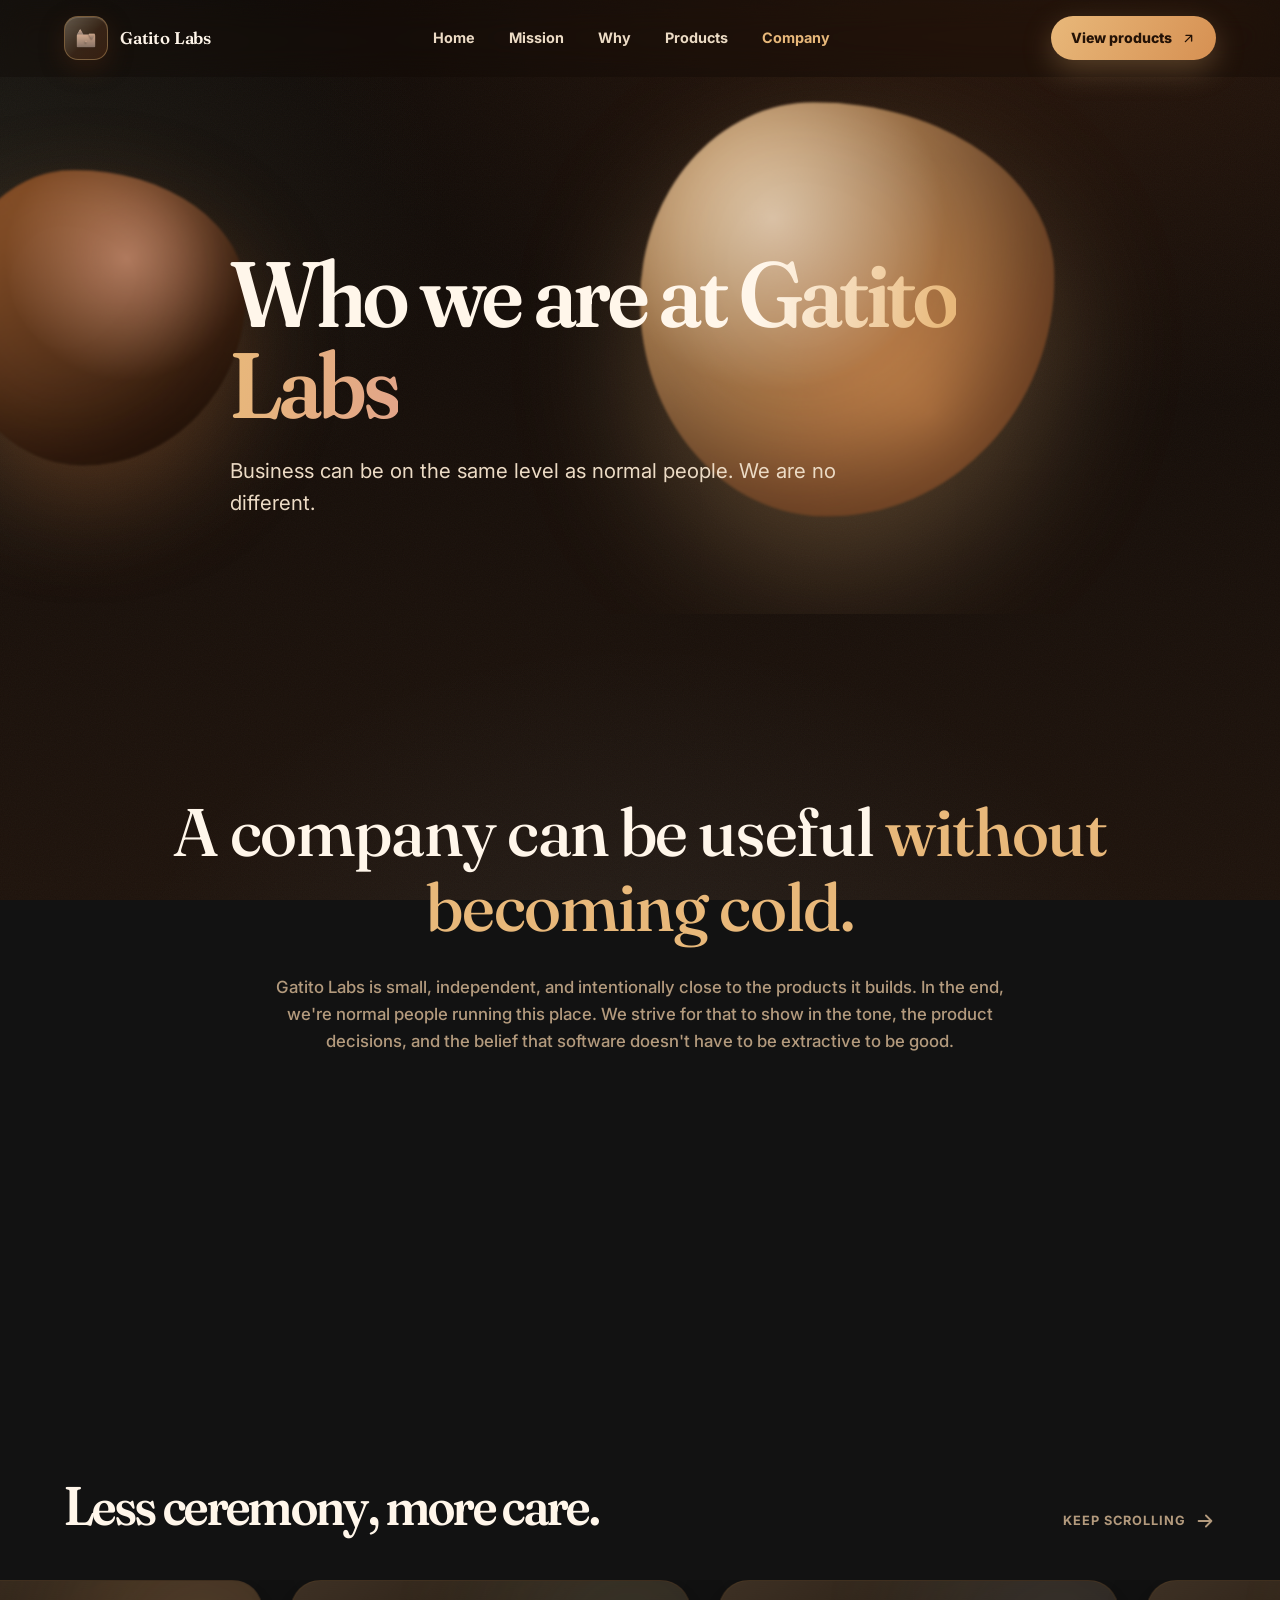
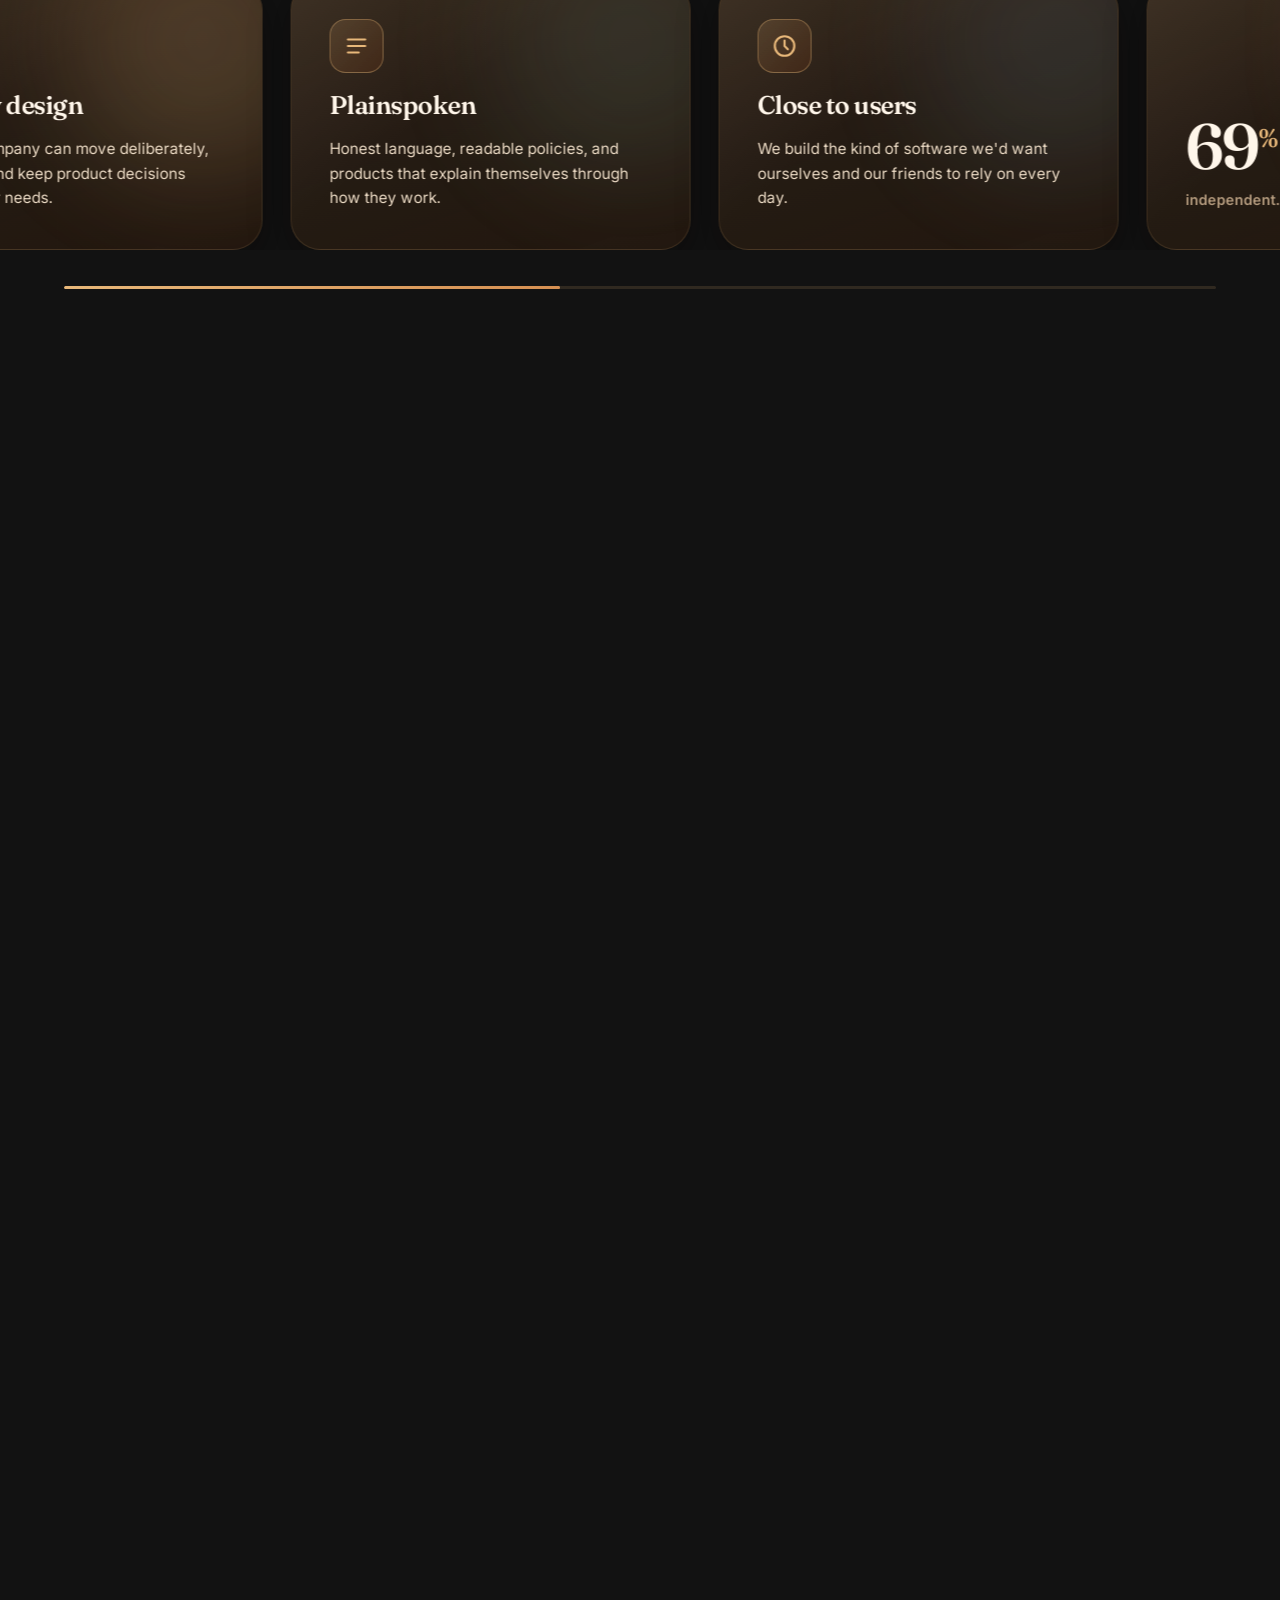
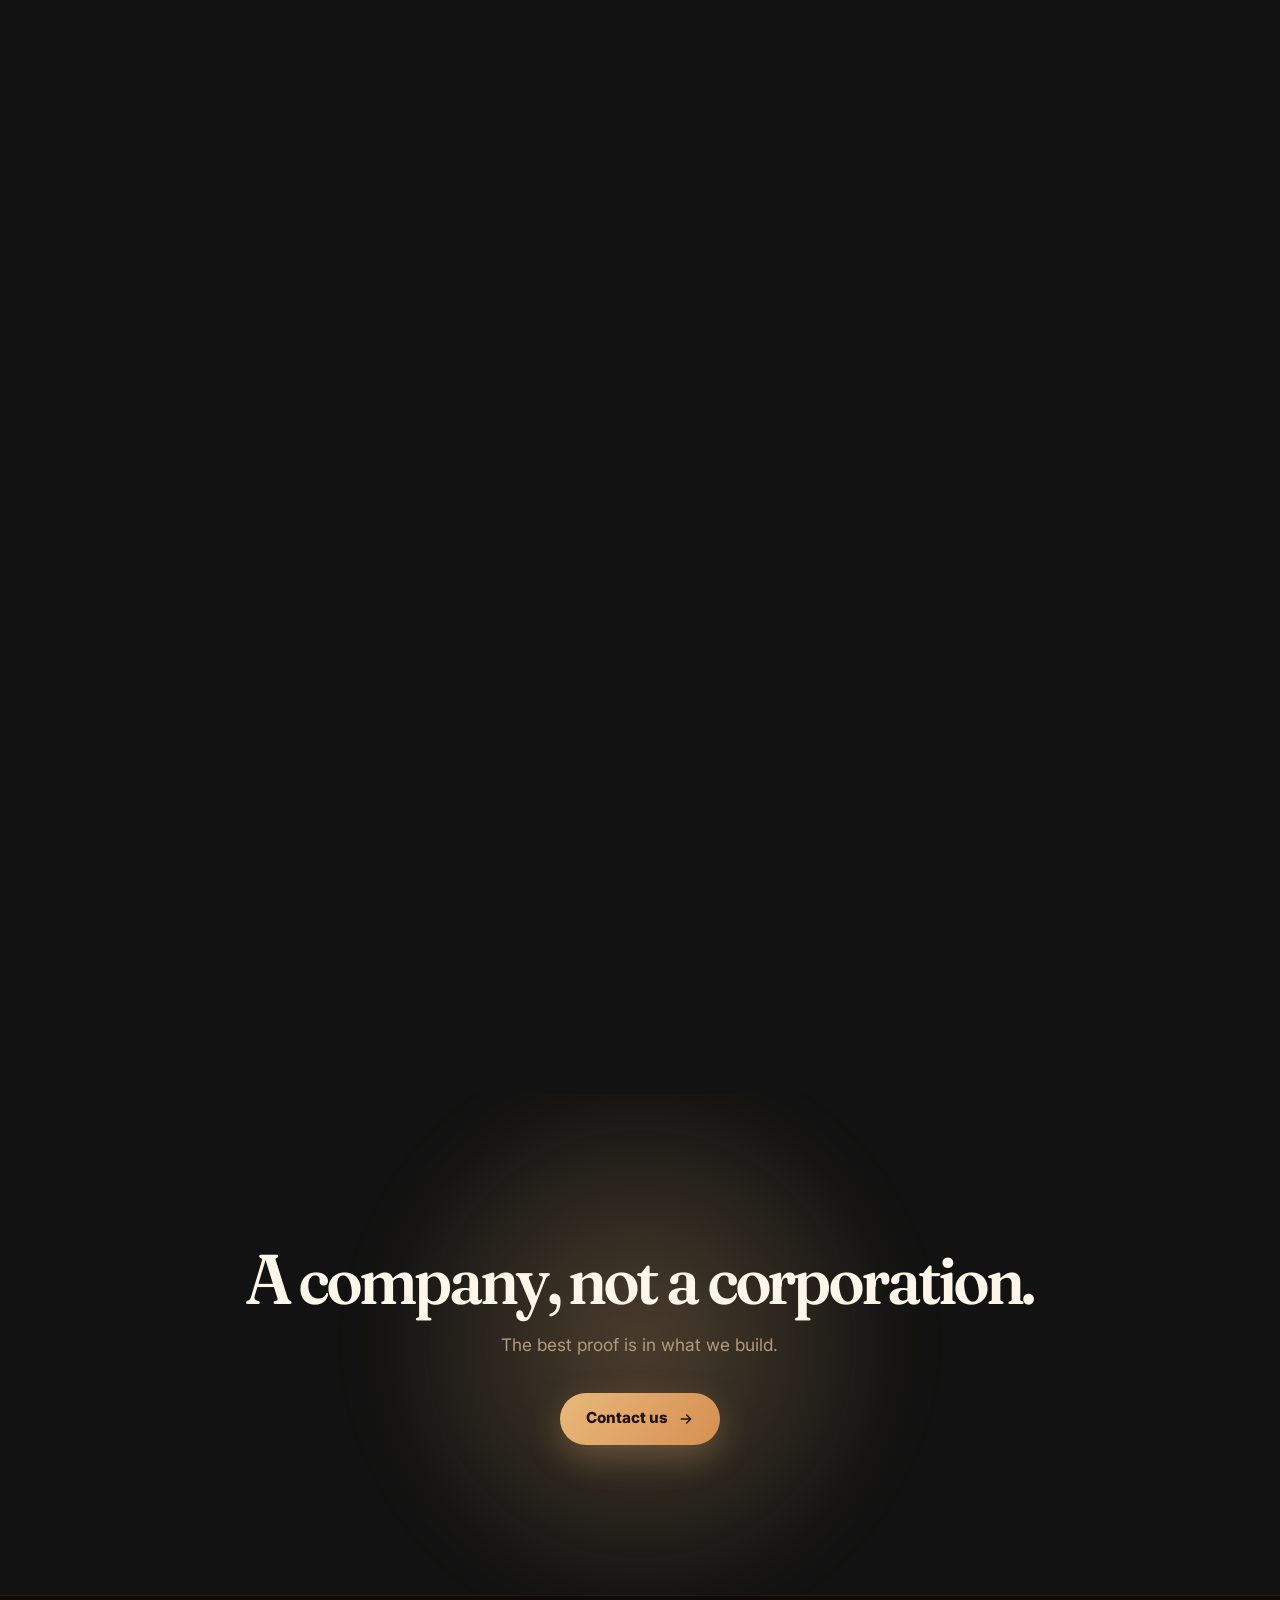
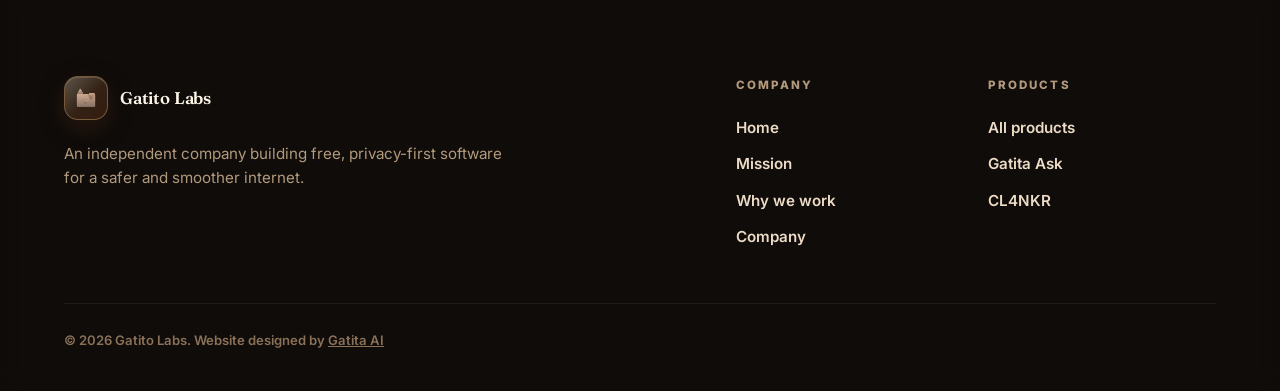
==== commit 1607d89f: "Add files via upload" ====
--- a/company.html
+++ b/company.html
@@ -4,7 +4,7 @@
     <meta charset="UTF-8">
     <meta name="viewport" content="width=device-width, initial-scale=1.0">
     <title>Company | Gatito Labs</title>
-    <meta name="description" content="How Gatito Labs thinks about being a company: independent, human, and not overly corporate.">
+    <meta name="description" content="Gatito Labs' company page. We are a small, independent team building free, privacy-first software for a safer and smoother internet.">
     <meta name="theme-color" content="#160e09">
     <link rel="icon" href="assets/logo.png" type="image/png">
     <link rel="preconnect" href="https://fonts.googleapis.com">
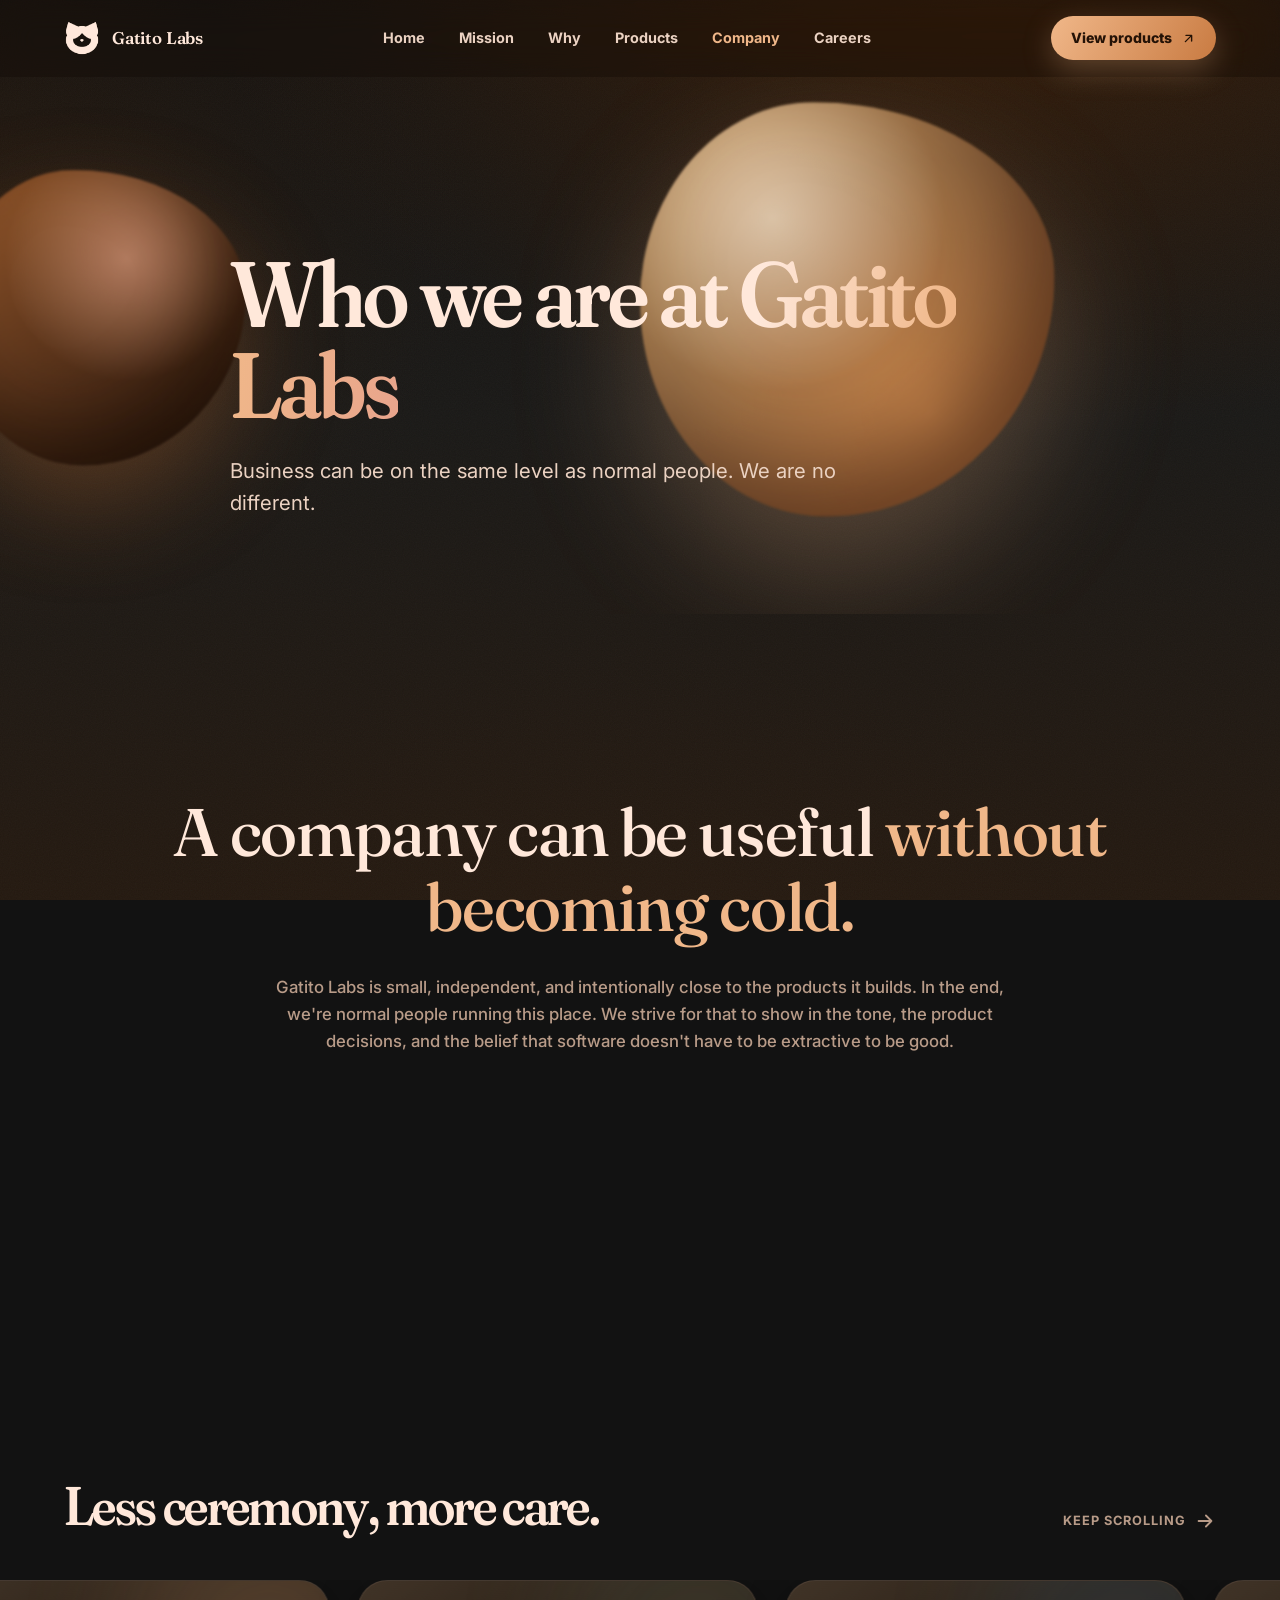
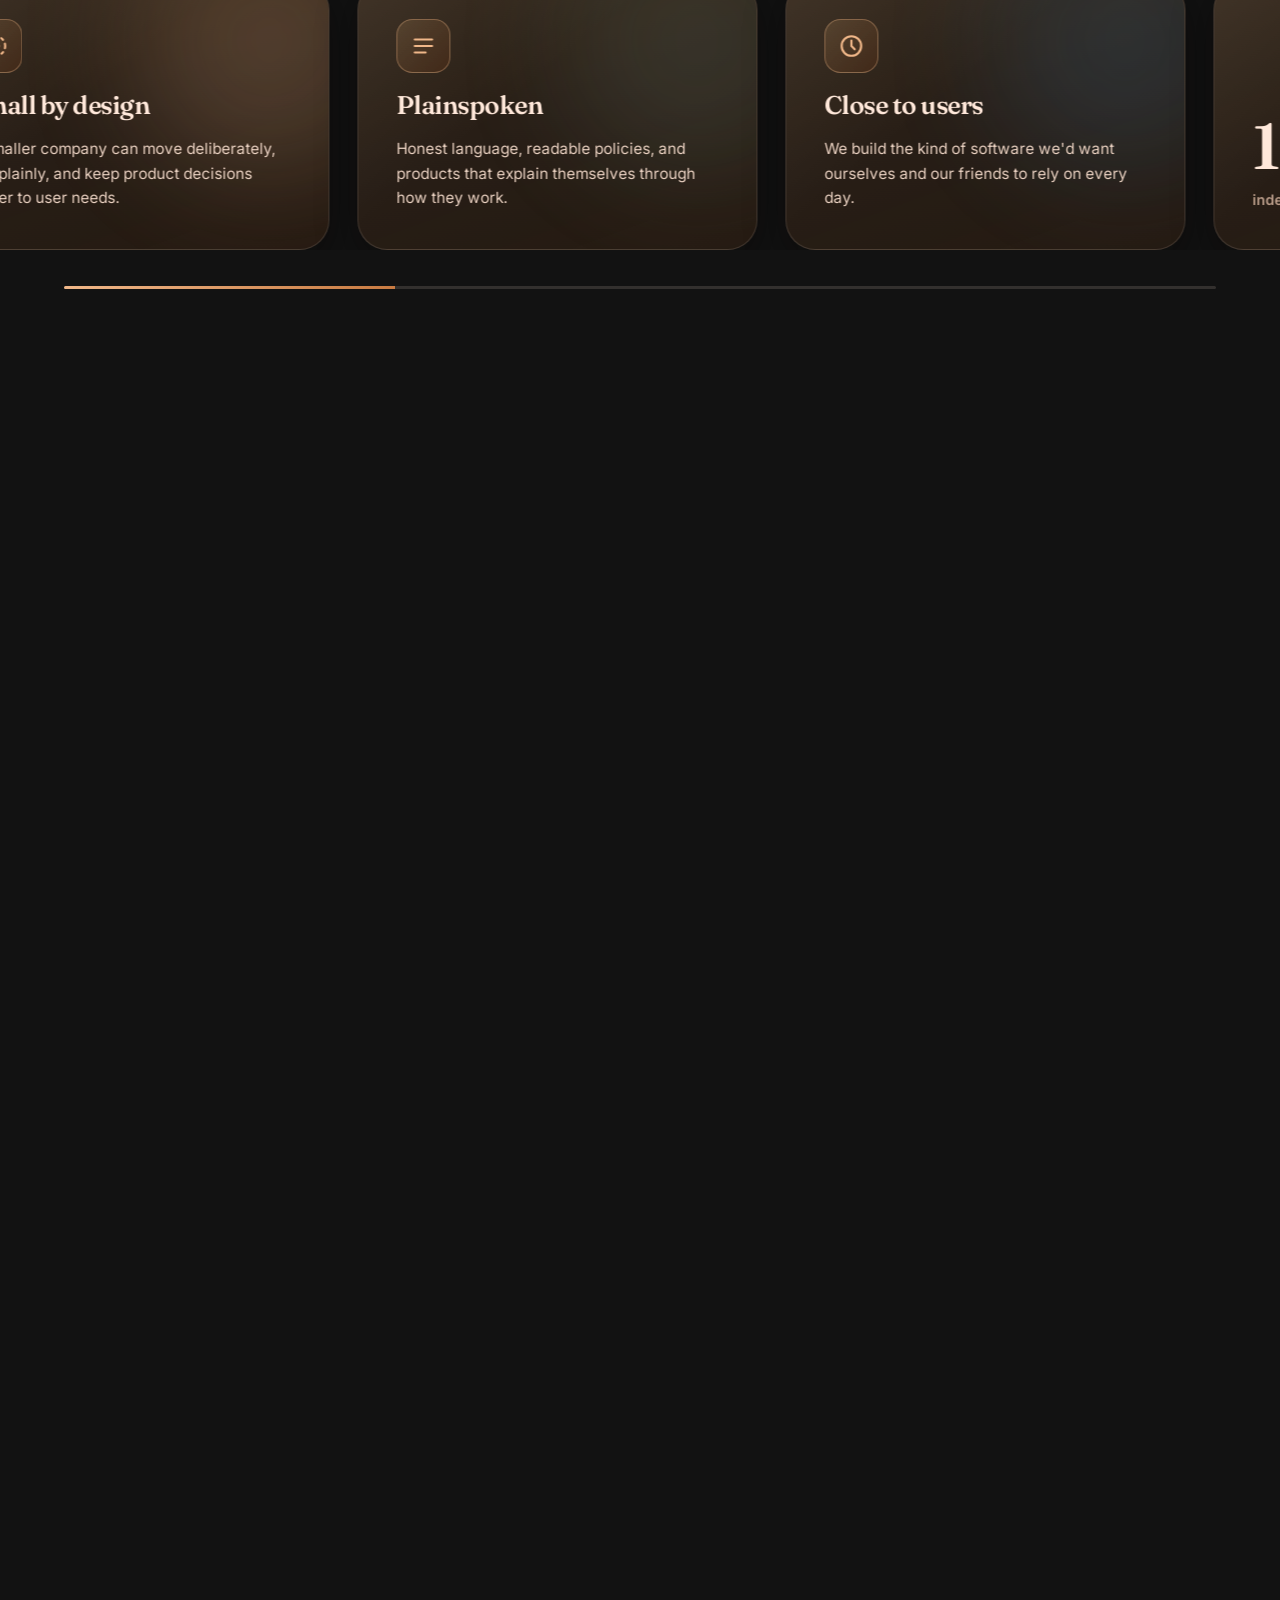
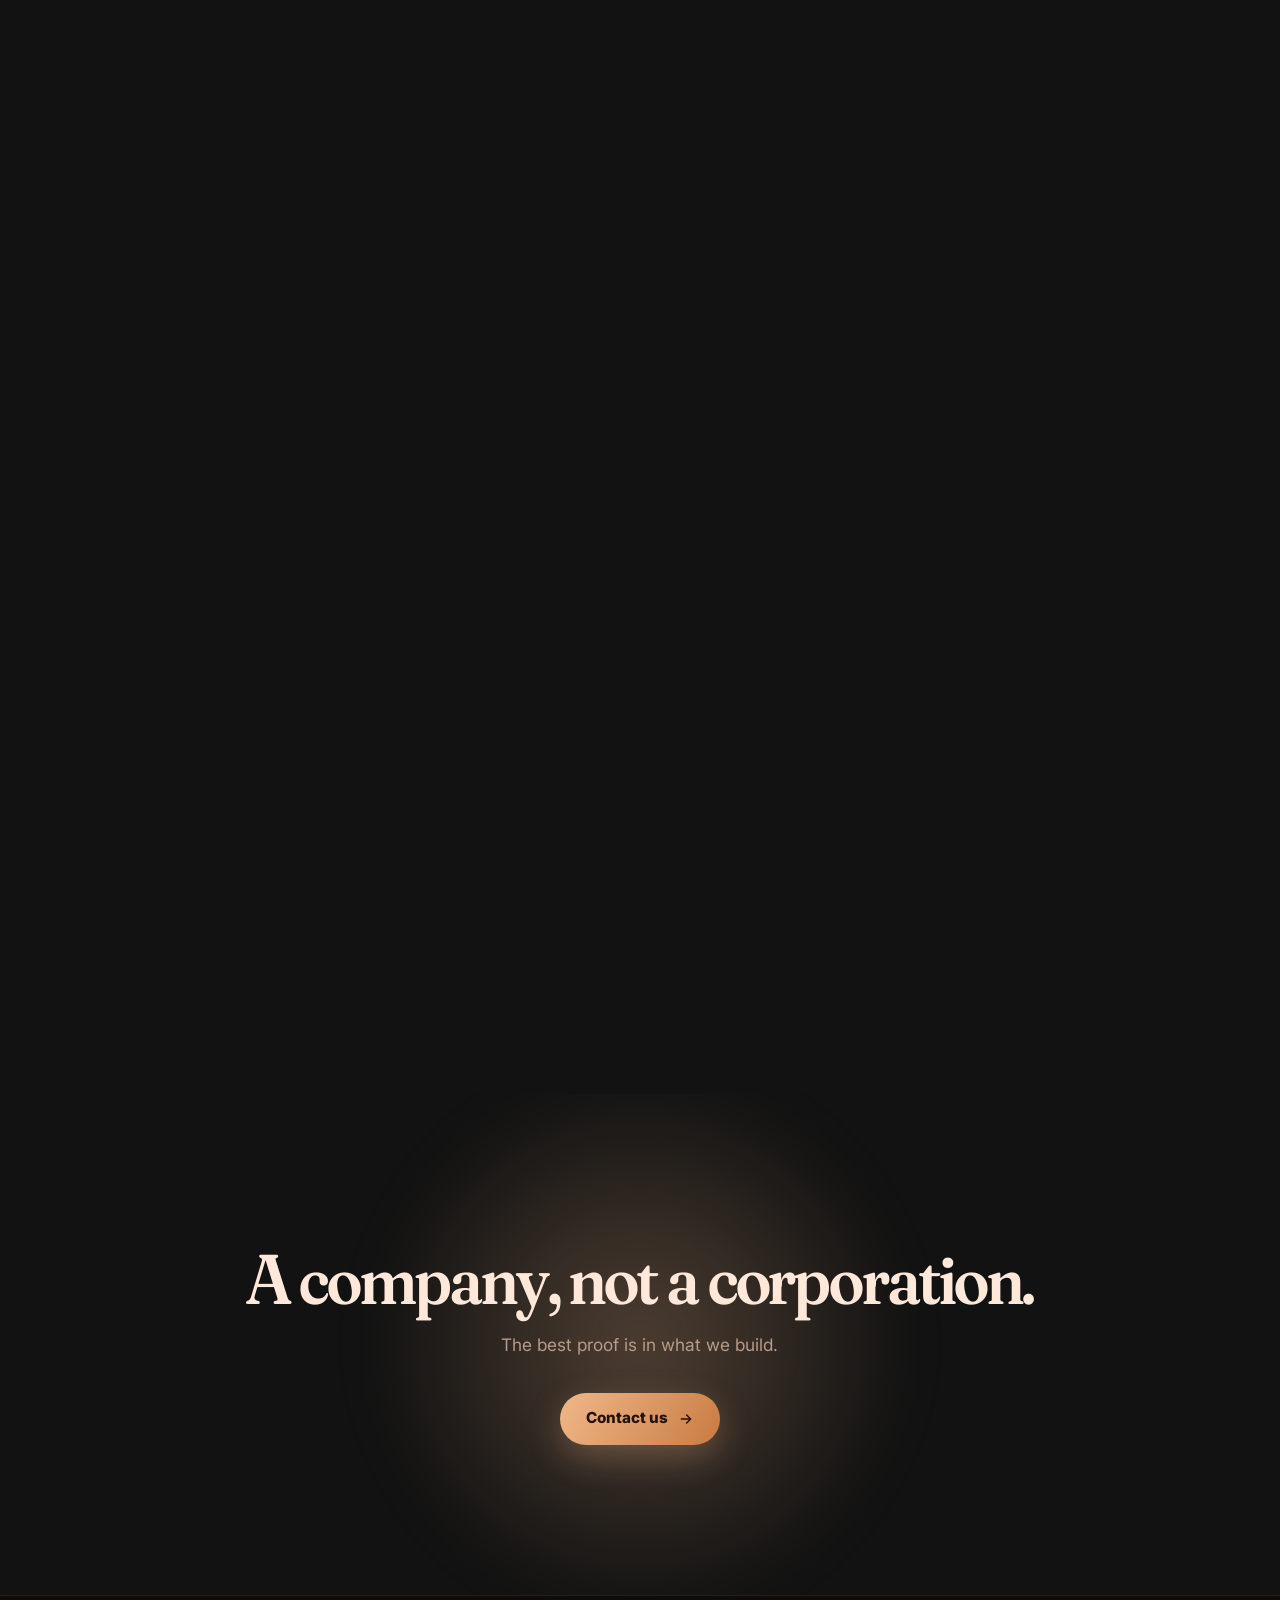
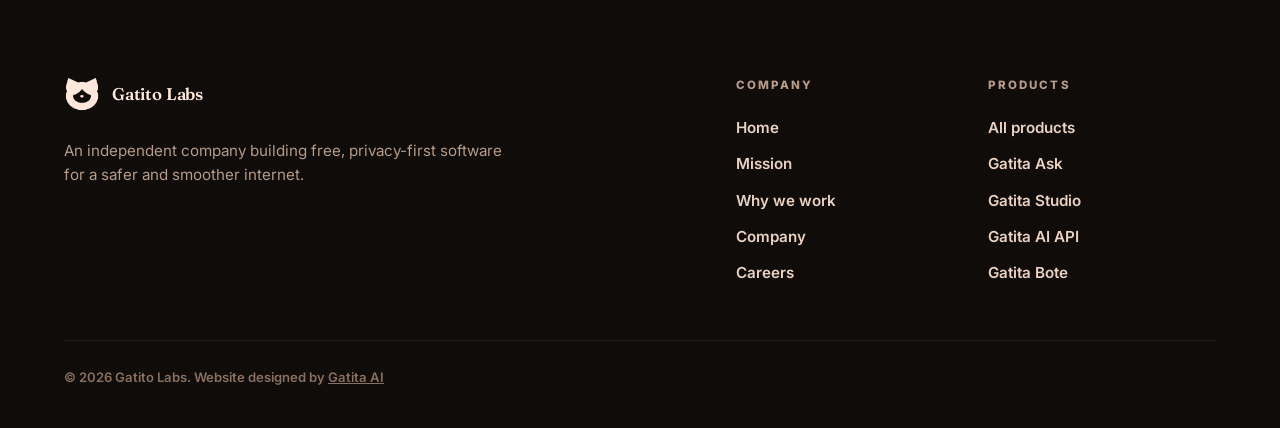
==== commit f4b7cf79: "Add careers page, update branding/logo/theme, and update products" ====
--- a/company.html
+++ b/company.html
@@ -5,7 +5,7 @@
     <meta name="viewport" content="width=device-width, initial-scale=1.0">
     <title>Company | Gatito Labs</title>
     <meta name="description" content="Gatito Labs' company page. We are a small, independent team building free, privacy-first software for a safer and smoother internet.">
-    <meta name="theme-color" content="#160e09">
+    <meta name="theme-color" content="#1a1917">
     <link rel="icon" href="assets/logo.png" type="image/png">
     <link rel="preconnect" href="https://fonts.googleapis.com">
     <link rel="preconnect" href="https://fonts.gstatic.com" crossorigin>
@@ -31,6 +31,7 @@
                 <a href="why.html">Why</a>
                 <a href="products.html">Products</a>
                 <a class="active" href="company.html">Company</a>
+                <a href="careers.html">Careers</a>
             </div>
             <a class="nav-cta" href="products.html">
                 View products
@@ -153,12 +154,15 @@
                         <a href="mission.html">Mission</a>
                         <a href="why.html">Why we work</a>
                         <a href="company.html">Company</a>
+                        <a href="careers.html">Careers</a>
                     </div>
                     <div class="footer-col">
                         <h4>Products</h4>
                         <a href="products.html">All products</a>
                         <a href="https://gatita.tech" target="_blank" rel="noopener">Gatita Ask</a>
-                        <a href="https://clankr.tech/" target="_blank" rel="noopener">CL4NKR</a>
+                        <a href="https://gatita.tech/studio" target="_blank" rel="noopener">Gatita Studio</a>
+                        <a href="https://gatita.tech/api.html" target="_blank" rel="noopener">Gatita AI API</a>
+                        <a href="https://clankr.tech/" target="_blank" rel="noopener">Gatita Bote</a>
                     </div>
                 </div>
             </div>
--- a/styles.css
+++ b/styles.css
@@ -5,38 +5,38 @@
    ========================================================================= */
 
 :root {
-    /* Surfaces */
-    --bg-0: #0f0a07;
-    --bg-1: #160e09;
-    --bg-2: #1e130c;
-    --bg-3: #29190f;
-    --panel: rgba(255, 246, 234, 0.03);
-    --panel-strong: rgba(41, 25, 15, 0.72);
-    --glass: rgba(22, 14, 9, 0.66);
+    /* Surfaces — harmonized around the Gatito Labs logo (#1a1917 -> #562804) */
+    --bg-0: #141210;
+    --bg-1: #1a1917;
+    --bg-2: #241910;
+    --bg-3: #331e0d;
+    --panel: rgba(255, 232, 218, 0.035);
+    --panel-strong: rgba(43, 29, 18, 0.78);
+    --glass: rgba(26, 25, 23, 0.72);
 
     /* Lines */
-    --line: rgba(232, 184, 122, 0.14);
-    --line-soft: rgba(232, 184, 122, 0.09);
-    --line-strong: rgba(232, 184, 122, 0.38);
-
-    /* Text */
-    --ink: #fff6ea;
-    --ink-soft: #ecdbc5;
-    --muted: #b39a7d;
-    --muted-2: #8a7157;
-
-    /* Accents — warm theme preserved, nudged brighter so it pops */
-    --gold: #e8b87a;
-    --amber: #d69052;
-    --rust: #a05f2f;
-    --ember: #5a2f16;
+    --line: rgba(255, 232, 218, 0.14);
+    --line-soft: rgba(255, 232, 218, 0.09);
+    --line-strong: rgba(240, 183, 137, 0.38);
+
+    /* Text — exact #ffe8da peach-cream from the Gatito Labs mark */
+    --ink: #ffe8da;
+    --ink-soft: #ebd2c2;
+    --muted: #b89b88;
+    --muted-2: #8a705f;
+
+    /* Accents — warm roasted amber & peach-cream from the full logo */
+    --gold: #f0b789;
+    --amber: #c97b42;
+    --rust: #8f4818;
+    --ember: #562804;
     --sage: #9ec4a9;
-    --sky: #9bc6d9;
-    --rose: #e2a489;
-
-    --gold-glow: rgba(232, 184, 122, 0.28);
+    --sky: #5aa9e6;
+    --rose: #e8a48c;
+
+    --gold-glow: rgba(240, 183, 137, 0.28);
     --sage-glow: rgba(158, 196, 169, 0.18);
-    --sky-glow: rgba(155, 198, 217, 0.16);
+    --sky-glow: rgba(90, 169, 230, 0.18);
 
     /* Elevation */
     --shadow-soft: 0 12px 40px rgba(8, 4, 2, 0.4);
@@ -93,9 +93,9 @@
     font-size: 16px;
     line-height: 1.6;
     background:
-        radial-gradient(1400px 900px at 82% -12%, rgba(90, 47, 22, 0.42), transparent 58%),
-        radial-gradient(1000px 720px at -8% 24%, rgba(158, 196, 169, 0.10), transparent 55%),
-        radial-gradient(900px 700px at 50% 118%, rgba(155, 198, 217, 0.08), transparent 60%),
+        radial-gradient(1350px 880px at 78% -10%, rgba(86, 40, 4, 0.56), transparent 60%),
+        radial-gradient(980px 700px at -6% 28%, rgba(86, 40, 4, 0.24), transparent 56%),
+        radial-gradient(900px 700px at 50% 118%, rgba(43, 29, 18, 0.45), transparent 60%),
         linear-gradient(180deg, var(--bg-0) 0%, var(--bg-1) 46%, var(--bg-2) 100%);
     background-attachment: fixed;
 }
@@ -234,29 +234,16 @@
 
 .brand-mark {
     position: relative;
-    width: 44px;
-    height: 44px;
+    width: 36px;
+    height: 36px;
     flex: 0 0 auto;
     display: grid;
     place-items: center;
-    border: 1px solid var(--line-strong);
-    border-radius: 14px;
-    background: linear-gradient(135deg, rgba(232, 184, 122, 0.16), rgba(90, 47, 22, 0.5));
-    box-shadow: inset 0 1px 0 rgba(255, 246, 234, 0.14), 0 8px 24px rgba(90, 47, 22, 0.35);
-    overflow: hidden;
-}
-
-.brand-mark::after {
-    position: absolute;
-    inset: 0;
-    background: linear-gradient(135deg, rgba(255, 246, 234, 0.22), transparent 55%);
-    content: "";
-    pointer-events: none;
 }
 
 .brand-mark img {
-    width: 78%;
-    height: 78%;
+    width: 100%;
+    height: 100%;
     object-fit: contain;
 }
 
@@ -1654,3 +1641,1236 @@
         animation: none;
     }
 }
+
+/* =========================================================================
+   Blog — post template (template.html)
+   Post hero, byline, figures, article typography, author cards.
+   ========================================================================= */
+
+/* ---------------- Post hero ---------------- */
+.post-hero {
+    position: relative;
+    padding: calc(var(--header-h) + clamp(48px, 8vw, 96px)) 0 clamp(36px, 5vw, 64px);
+    overflow: hidden;
+}
+
+.post-hero .hero-inner {
+    position: relative;
+    z-index: 3;
+    max-width: 920px;
+}
+
+.post-hero h1 {
+    margin: 0 0 22px;
+    font-size: clamp(2.5rem, 6.6vw, 5.2rem);
+}
+
+.post-lede {
+    margin: 0;
+    color: var(--ink-soft);
+    font-size: clamp(1.08rem, 1.8vw, 1.32rem);
+    line-height: 1.55;
+    max-width: 36em;
+}
+
+.post-meta {
+    display: flex;
+    flex-wrap: wrap;
+    align-items: center;
+    gap: 12px 16px;
+    margin-top: 36px;
+    color: var(--muted);
+    font-size: 0.88rem;
+    font-weight: 600;
+}
+
+.post-meta .byline {
+    display: inline-flex;
+    align-items: center;
+    gap: 12px;
+    color: var(--ink-soft);
+}
+
+.post-meta .byline a {
+    color: var(--ink-soft);
+    font-weight: 700;
+    text-decoration: none;
+    transition: color var(--dur-fast) var(--ease-out);
+}
+
+.post-meta .byline a:hover {
+    color: var(--gold);
+}
+
+.post-meta .meta-dot {
+    width: 5px;
+    height: 5px;
+    border-radius: 50%;
+    background: var(--muted-2);
+}
+
+.avatar {
+    width: 40px;
+    height: 40px;
+    display: grid;
+    place-items: center;
+    overflow: hidden;
+    flex: 0 0 auto;
+    border: 1px solid var(--line-strong);
+    border-radius: 50%;
+    color: var(--gold);
+    background: linear-gradient(135deg, rgba(232, 184, 122, 0.2), rgba(90, 47, 22, 0.55));
+    font-family: "Fraunces", "Georgia", serif;
+    font-size: 0.82rem;
+    font-weight: 600;
+    letter-spacing: 0.02em;
+    box-shadow: inset 0 1px 0 rgba(255, 246, 234, 0.14);
+}
+
+.avatar img {
+    width: 100%;
+    height: 100%;
+    object-fit: cover;
+}
+
+.avatar-stack {
+    display: flex;
+}
+
+.avatar-stack .avatar + .avatar {
+    margin-left: -10px;
+}
+
+/* ---------------- Featured figure ---------------- */
+.post-figure {
+    margin: 0 0 clamp(44px, 6vw, 72px);
+}
+
+.post-figure img {
+    width: 100%;
+    aspect-ratio: 16 / 9;
+    object-fit: cover;
+    border: 1px solid var(--line-soft);
+    border-radius: var(--r-lg);
+    box-shadow: var(--shadow-soft);
+}
+
+.post-figure figcaption {
+    display: flex;
+    flex-wrap: wrap;
+    justify-content: space-between;
+    gap: 6px 20px;
+    margin-top: 14px;
+    color: var(--muted-2);
+    font-size: 0.82rem;
+    font-weight: 500;
+}
+
+.post-figure figcaption .credit {
+    color: var(--muted);
+}
+
+/* ---------------- Article body ---------------- */
+.article {
+    width: min(740px, 100%);
+    margin-inline: auto;
+}
+
+.article-body {
+    color: var(--ink-soft);
+    font-size: 1.03rem;
+    line-height: 1.75;
+}
+
+.article-body > * + * {
+    margin-top: 1.2em;
+}
+
+.article-body h2,
+.article-body h3,
+.article-body h4 {
+    color: var(--ink);
+    font-family: "Fraunces", "Georgia", serif;
+    font-weight: 600;
+    letter-spacing: -0.02em;
+    line-height: 1.12;
+    scroll-margin-top: calc(var(--header-h) + 24px);
+}
+
+.article-body h2 {
+    margin: 2.4em 0 0;
+    font-size: clamp(1.75rem, 3.6vw, 2.5rem);
+}
+
+.article-body h3 {
+    margin: 1.9em 0 0;
+    font-size: clamp(1.35rem, 2.4vw, 1.7rem);
+}
+
+.article-body h4 {
+    margin: 1.6em 0 0;
+    font-size: 1.12rem;
+    letter-spacing: -0.01em;
+}
+
+.article-body strong {
+    color: var(--ink);
+    font-weight: 700;
+}
+
+.article-body a {
+    color: var(--gold);
+    font-weight: 600;
+    text-decoration: underline;
+    text-decoration-color: rgba(232, 184, 122, 0.4);
+    text-decoration-thickness: 1.5px;
+    text-underline-offset: 3px;
+    transition: color var(--dur-fast) var(--ease-out), text-decoration-color var(--dur-fast) var(--ease-out);
+}
+
+.article-body a:hover {
+    color: var(--ink);
+    text-decoration-color: var(--gold);
+}
+
+.article-body ul,
+.article-body ol {
+    display: grid;
+    gap: 8px;
+    padding-left: 1.5em;
+}
+
+.article-body li::marker {
+    color: var(--gold);
+    font-weight: 700;
+}
+
+.article-body blockquote {
+    margin: 2em 0 0;
+    padding: 4px 0 4px 26px;
+    border-left: 3px solid;
+    border-image: linear-gradient(180deg, var(--gold), var(--rust)) 1;
+    color: var(--ink);
+    font-family: "Fraunces", "Georgia", serif;
+    font-size: clamp(1.25rem, 2.4vw, 1.55rem);
+    font-weight: 500;
+    letter-spacing: -0.01em;
+    line-height: 1.4;
+}
+
+.article-body blockquote p + p {
+    margin-top: 0.7em;
+}
+
+.article-body blockquote cite {
+    display: block;
+    margin-top: 16px;
+    color: var(--muted);
+    font-family: "Inter", system-ui, sans-serif;
+    font-size: 0.84rem;
+    font-weight: 700;
+    font-style: normal;
+    letter-spacing: 0.02em;
+}
+
+.article-body figure {
+    margin: 2.2em 0 0;
+}
+
+.article-body figure img {
+    border: 1px solid var(--line-soft);
+    border-radius: var(--r-md);
+}
+
+.article-body figcaption {
+    margin-top: 10px;
+    color: var(--muted-2);
+    font-size: 0.82rem;
+}
+
+.article-body pre {
+    margin: 2em 0 0;
+    padding: 20px 22px;
+    overflow-x: auto;
+    border: 1px solid var(--line-soft);
+    border-radius: var(--r-md);
+    background: var(--panel-strong);
+    font-size: 0.88rem;
+    line-height: 1.65;
+}
+
+.article-body code {
+    font-family: "SFMono-Regular", "Cascadia Code", Consolas, "Liberation Mono", monospace;
+    font-size: 0.9em;
+}
+
+.article-body :not(pre) > code {
+    padding: 2px 7px;
+    border: 1px solid var(--line-soft);
+    border-radius: 7px;
+    background: rgba(255, 246, 234, 0.05);
+    color: var(--gold);
+}
+
+.article-body hr {
+    margin: 2.8em 0 0;
+    height: 1px;
+    border: 0;
+    background: linear-gradient(90deg, transparent, var(--line-strong), transparent);
+}
+
+.article-body table {
+    width: 100%;
+    border-collapse: collapse;
+    font-size: 0.94rem;
+}
+
+.article-body th {
+    color: var(--gold);
+    font-size: 0.72rem;
+    font-weight: 800;
+    letter-spacing: 0.14em;
+    text-align: left;
+    text-transform: uppercase;
+}
+
+.article-body th,
+.article-body td {
+    padding: 12px 14px 12px 0;
+    border-bottom: 1px solid var(--line-soft);
+}
+
+.table-scroll {
+    overflow-x: auto;
+}
+
+/* ---------------- Tags + post nav ---------------- */
+.post-tags {
+    display: flex;
+    flex-wrap: wrap;
+    gap: 8px;
+    margin-top: clamp(44px, 6vw, 64px);
+    padding-top: 28px;
+    border-top: 1px solid var(--line-soft);
+}
+
+.post-nav {
+    display: flex;
+    flex-wrap: wrap;
+    align-items: center;
+    justify-content: space-between;
+    gap: 14px;
+    margin-top: 22px;
+}
+
+/* ---------------- Author cards ---------------- */
+.authors-grid {
+    display: grid;
+    grid-template-columns: repeat(2, minmax(0, 1fr));
+    gap: 20px;
+}
+
+.author-card {
+    padding: 30px;
+    border: 1px solid var(--line);
+    border-radius: var(--r-lg);
+    background: var(--panel);
+    transition: border-color var(--dur-base) var(--ease-out), background var(--dur-base) var(--ease-out);
+}
+
+.author-card:hover {
+    border-color: var(--line-strong);
+    background: var(--panel-strong);
+}
+
+.author-card .author-head {
+    display: flex;
+    align-items: center;
+    gap: 16px;
+}
+
+.author-card .avatar {
+    width: 60px;
+    height: 60px;
+    font-size: 1.05rem;
+}
+
+.author-card h3 {
+    margin: 0;
+    font-family: "Fraunces", "Georgia", serif;
+    font-size: 1.22rem;
+    font-weight: 600;
+    letter-spacing: -0.01em;
+}
+
+.author-card .role {
+    display: block;
+    margin-top: 3px;
+    color: var(--gold);
+    font-size: 0.7rem;
+    font-weight: 800;
+    letter-spacing: 0.14em;
+    text-transform: uppercase;
+}
+
+.author-card p {
+    margin: 14px 0 0;
+    color: var(--ink-soft);
+    font-size: 0.93rem;
+    line-height: 1.6;
+}
+
+.author-card .author-links {
+    display: flex;
+    flex-wrap: wrap;
+    gap: 6px 18px;
+    margin-top: 16px;
+}
+
+.author-card .author-links .text-link {
+    font-size: 0.85rem;
+}
+
+@media (max-width: 900px) {
+    .authors-grid {
+        grid-template-columns: 1fr;
+    }
+
+    .article-body {
+        font-size: 1rem;
+    }
+}
+
+/* =========================================================================
+   Careers page (careers.html)
+   Filters, customizable job cards, expandable details, apply panel.
+   ========================================================================= */
+
+.sr-only {
+    position: absolute;
+    width: 1px;
+    height: 1px;
+    padding: 0;
+    margin: -1px;
+    overflow: hidden;
+    clip: rect(0, 0, 0, 0);
+    white-space: nowrap;
+    border: 0;
+}
+
+.tag--sky {
+    color: var(--sky);
+    border-color: rgba(155, 198, 217, 0.32);
+    background: rgba(155, 198, 217, 0.08);
+}
+
+.tag--rose {
+    color: var(--rose);
+    border-color: rgba(226, 164, 137, 0.34);
+    background: rgba(226, 164, 137, 0.09);
+}
+
+.btn--sm {
+    min-height: 42px;
+    padding: 0 18px;
+    font-size: 0.86rem;
+    gap: 8px;
+}
+
+.btn--sm svg {
+    width: 15px;
+    height: 15px;
+}
+
+.btn--disabled {
+    color: var(--muted);
+    border: 1px solid var(--line-soft);
+    background: rgba(255, 246, 234, 0.02);
+    cursor: default;
+    pointer-events: none;
+}
+
+.btn.is-copied {
+    border-color: rgba(158, 196, 169, 0.55);
+    color: var(--sage);
+    background: rgba(158, 196, 169, 0.1);
+}
+
+.cta-actions {
+    display: flex;
+    flex-wrap: wrap;
+    justify-content: center;
+    gap: 14px;
+}
+
+/* ---------------- Preview mode banner ---------------- */
+.demo-banner {
+    display: flex;
+    flex-wrap: wrap;
+    align-items: center;
+    justify-content: space-between;
+    gap: 16px;
+    margin-bottom: 36px;
+    padding: 18px 22px;
+    border: 1px solid var(--line-strong);
+    border-radius: var(--r-md);
+    background: linear-gradient(120deg, rgba(232, 184, 122, 0.1), rgba(41, 25, 15, 0.78));
+    box-shadow: var(--shadow-soft);
+}
+
+.demo-banner-copy {
+    display: flex;
+    flex-wrap: wrap;
+    align-items: center;
+    gap: 12px 16px;
+    min-width: 0;
+    flex: 1 1 320px;
+}
+
+.demo-banner-copy p {
+    margin: 0;
+    color: var(--ink-soft);
+    font-size: 0.9rem;
+    line-height: 1.5;
+}
+
+/* ---------------- Open roles header ---------------- */
+.careers-head {
+    display: flex;
+    flex-wrap: wrap;
+    align-items: flex-end;
+    justify-content: space-between;
+    gap: 20px 32px;
+    margin-bottom: clamp(28px, 4vw, 44px);
+}
+
+.careers-head-meta {
+    display: flex;
+    flex-direction: column;
+    align-items: flex-end;
+    gap: 10px;
+}
+
+.careers-results-count {
+    color: var(--muted);
+    font-size: 0.85rem;
+    font-weight: 600;
+}
+
+/* ---------------- Filter bar ---------------- */
+.jobs-filters {
+    margin-bottom: 24px;
+}
+
+.jobs-filter-bar {
+    display: flex;
+    flex-wrap: wrap;
+    align-items: center;
+    justify-content: space-between;
+    gap: 14px 20px;
+    padding: 14px 16px;
+    border: 1px solid var(--line);
+    border-radius: var(--r-md);
+    background: var(--panel);
+}
+
+.filter-pills {
+    display: flex;
+    flex-wrap: wrap;
+    align-items: center;
+    gap: 8px;
+}
+
+.filter-pill {
+    display: inline-flex;
+    align-items: center;
+    min-height: 36px;
+    padding: 0 14px;
+    border: 1px solid var(--line);
+    border-radius: var(--r-pill);
+    color: var(--ink-soft);
+    background: rgba(255, 246, 234, 0.02);
+    font-size: 0.84rem;
+    font-weight: 700;
+    transition: color var(--dur-fast) var(--ease-out), border-color var(--dur-fast) var(--ease-out), background var(--dur-fast) var(--ease-out);
+}
+
+.filter-pill:hover {
+    color: var(--ink);
+    border-color: var(--line-strong);
+    background: rgba(255, 246, 234, 0.05);
+}
+
+.filter-pill.is-active {
+    color: #241206;
+    border-color: transparent;
+    background: linear-gradient(120deg, var(--gold), var(--amber));
+}
+
+.filter-controls {
+    display: flex;
+    flex-wrap: nowrap;
+    align-items: center;
+    gap: 10px;
+    margin-left: auto;
+    flex: 0 1 auto;
+}
+
+.filter-select,
+.filter-search {
+    min-height: 40px;
+    padding: 9px 14px;
+    border: 1px solid var(--line);
+    border-radius: var(--r-pill);
+    color: var(--ink);
+    background-color: rgba(15, 10, 7, 0.65);
+    font-family: inherit;
+    font-size: 0.86rem;
+    font-weight: 600;
+    line-height: 1.3;
+    transition: border-color var(--dur-fast) var(--ease-out), background-color var(--dur-fast) var(--ease-out);
+}
+
+.filter-select {
+    flex: 0 0 auto;
+    padding: 9px 16px;
+    cursor: pointer;
+}
+
+.filter-select option {
+    background-color: var(--bg-1);
+    color: var(--ink);
+}
+
+.filter-search {
+    width: 240px;
+    max-width: 100%;
+}
+
+.filter-search::placeholder {
+    color: var(--muted-2);
+}
+
+.filter-select:focus,
+.filter-search:focus {
+    outline: none;
+    border-color: var(--gold);
+    background-color: rgba(15, 10, 7, 0.9);
+}
+
+/* ---------------- Job cards ---------------- */
+.jobs-list {
+    display: grid;
+    gap: 20px;
+}
+
+.job-card {
+    --card-glow: var(--gold-glow);
+    --card-accent: var(--gold);
+    position: relative;
+    padding: clamp(24px, 3.2vw, 36px);
+    border: 1px solid var(--line);
+    border-radius: var(--r-lg);
+    background: var(--panel);
+    overflow: hidden;
+    scroll-margin-top: calc(var(--header-h) + 24px);
+    transition: border-color var(--dur-base) var(--ease-out), background var(--dur-base) var(--ease-out), box-shadow var(--dur-base) var(--ease-out);
+}
+
+.job-card:hover,
+.job-card.is-expanded {
+    border-color: var(--line-strong);
+    background: var(--panel-strong);
+    box-shadow: var(--shadow-soft);
+}
+
+.job-card--gold {
+    --card-glow: var(--gold-glow);
+    --card-accent: var(--gold);
+}
+
+.job-card--sage {
+    --card-glow: var(--sage-glow);
+    --card-accent: var(--sage);
+}
+
+.job-card--sky {
+    --card-glow: var(--sky-glow);
+    --card-accent: var(--sky);
+}
+
+.job-card--rose {
+    --card-glow: rgba(226, 164, 137, 0.22);
+    --card-accent: var(--rose);
+}
+
+.job-card--featured {
+    border-color: var(--line-strong);
+    background:
+        linear-gradient(155deg, rgba(232, 184, 122, 0.08), rgba(158, 196, 169, 0.03) 48%, transparent),
+        var(--panel-strong);
+}
+
+.job-card--closed {
+    opacity: 0.78;
+}
+
+.job-card-glow {
+    position: absolute;
+    top: -40%;
+    right: -14%;
+    width: 340px;
+    aspect-ratio: 1;
+    border-radius: 50%;
+    background: var(--card-glow);
+    filter: blur(75px);
+    opacity: 0.45;
+    pointer-events: none;
+}
+
+.job-card-head,
+.job-card-main,
+.job-details {
+    position: relative;
+    z-index: 1;
+}
+
+.job-card-head {
+    display: flex;
+    flex-wrap: wrap;
+    align-items: center;
+    justify-content: space-between;
+    gap: 10px 16px;
+    margin-bottom: 16px;
+}
+
+.job-kicker-group {
+    display: flex;
+    flex-wrap: wrap;
+    align-items: center;
+    gap: 8px 12px;
+}
+
+.job-dept {
+    color: var(--card-accent);
+    font-size: 0.74rem;
+    font-weight: 800;
+    letter-spacing: 0.16em;
+    text-transform: uppercase;
+}
+
+.job-team {
+    color: var(--muted);
+    font-size: 0.8rem;
+    font-weight: 600;
+}
+
+.job-team::before {
+    content: "·";
+    margin-right: 10px;
+    color: var(--muted-2);
+}
+
+.job-status-group {
+    display: flex;
+    flex-wrap: wrap;
+    align-items: center;
+    gap: 8px;
+}
+
+.job-tag-icon {
+    display: inline-flex;
+    margin-right: 5px;
+}
+
+.job-tag-icon svg {
+    width: 12px;
+    height: 12px;
+}
+
+.job-status {
+    display: inline-flex;
+    align-items: center;
+    gap: 7px;
+    padding: 5px 12px;
+    border-radius: var(--r-pill);
+    font-size: 0.7rem;
+    font-weight: 800;
+    letter-spacing: 0.1em;
+    text-transform: uppercase;
+    border: 1px solid var(--line);
+}
+
+.job-status::before {
+    width: 6px;
+    height: 6px;
+    border-radius: 50%;
+    background: currentColor;
+    box-shadow: 0 0 10px currentColor;
+    content: "";
+}
+
+.job-status--sage {
+    color: var(--sage);
+    border-color: rgba(158, 196, 169, 0.34);
+    background: rgba(158, 196, 169, 0.08);
+}
+
+.job-status--gold {
+    color: var(--gold);
+    border-color: var(--line-strong);
+    background: rgba(232, 184, 122, 0.1);
+}
+
+.job-status--rose {
+    color: var(--rose);
+    border-color: rgba(226, 164, 137, 0.36);
+    background: rgba(226, 164, 137, 0.1);
+}
+
+.job-status--muted {
+    color: var(--muted);
+    border-color: var(--line-soft);
+    background: rgba(255, 246, 234, 0.03);
+}
+
+.job-status--muted::before {
+    box-shadow: none;
+}
+
+.job-card-main {
+    display: flex;
+    align-items: flex-start;
+    justify-content: space-between;
+    gap: 20px 28px;
+}
+
+.job-card-copy {
+    flex: 1 1 420px;
+    min-width: 0;
+}
+
+.job-title {
+    margin: 0;
+    font-family: "Fraunces", "Georgia", serif;
+    font-size: clamp(1.5rem, 2.8vw, 2.05rem);
+    font-weight: 600;
+    letter-spacing: -0.02em;
+    line-height: 1.12;
+}
+
+.job-facts {
+    display: flex;
+    flex-wrap: wrap;
+    align-items: center;
+    gap: 8px 18px;
+    margin-top: 12px;
+    color: var(--muted);
+    font-size: 0.88rem;
+    font-weight: 600;
+}
+
+.job-fact {
+    display: inline-flex;
+    align-items: center;
+    gap: 6px;
+}
+
+.job-fact--accent {
+    color: var(--ink-soft);
+}
+
+.job-icon-svg {
+    display: inline-flex;
+    align-items: center;
+    flex: 0 0 auto;
+}
+
+.job-icon-svg svg {
+    width: 15px;
+    height: 15px;
+}
+
+.job-summary {
+    margin: 14px 0 0;
+    color: var(--ink-soft);
+    font-size: 0.98rem;
+    line-height: 1.62;
+    max-width: 56ch;
+}
+
+.job-tags {
+    display: flex;
+    flex-wrap: wrap;
+    gap: 8px;
+    margin-top: 16px;
+}
+
+.job-actions {
+    display: flex;
+    flex-wrap: wrap;
+    align-items: center;
+    justify-content: flex-end;
+    gap: 10px;
+    flex: 0 0 auto;
+    padding-top: 4px;
+}
+
+.job-chevron {
+    display: inline-flex;
+    transition: transform var(--dur-base) var(--ease-out);
+}
+
+.job-chevron svg {
+    width: 15px;
+    height: 15px;
+}
+
+.job-card.is-expanded .job-chevron {
+    transform: rotate(180deg);
+}
+
+/* ---------------- Expanded job details ---------------- */
+.job-details {
+    margin-top: 26px;
+    padding-top: 26px;
+    border-top: 1px solid var(--line-soft);
+    display: grid;
+    gap: 26px;
+}
+
+.job-details[hidden] {
+    display: none;
+}
+
+.job-meta-grid {
+    display: grid;
+    grid-template-columns: repeat(auto-fit, minmax(180px, 1fr));
+    gap: 12px;
+    margin: 0;
+}
+
+.job-meta-item {
+    padding: 14px 16px;
+    border: 1px solid var(--line-soft);
+    border-radius: var(--r-sm);
+    background: rgba(15, 10, 7, 0.42);
+}
+
+.job-meta-item dt {
+    color: var(--muted);
+    font-size: 0.7rem;
+    font-weight: 800;
+    letter-spacing: 0.14em;
+    text-transform: uppercase;
+}
+
+.job-meta-item dd {
+    margin: 5px 0 0;
+    color: var(--ink);
+    font-size: 0.92rem;
+    font-weight: 600;
+}
+
+.job-sections {
+    display: grid;
+    grid-template-columns: repeat(2, minmax(0, 1fr));
+    gap: 24px 32px;
+}
+
+.job-section h4 {
+    margin: 0 0 12px;
+    font-family: "Fraunces", "Georgia", serif;
+    font-size: 1.18rem;
+    font-weight: 600;
+    letter-spacing: -0.01em;
+    color: var(--ink);
+}
+
+.job-section p {
+    margin: 0;
+    color: var(--ink-soft);
+    font-size: 0.95rem;
+    line-height: 1.65;
+}
+
+.job-section p + p {
+    margin-top: 10px;
+}
+
+.job-bullets,
+.job-steps {
+    margin: 0;
+    padding-left: 1.3em;
+    display: grid;
+    gap: 8px;
+    color: var(--ink-soft);
+    font-size: 0.95rem;
+    line-height: 1.6;
+}
+
+.job-bullets li::marker,
+.job-steps li::marker {
+    color: var(--card-accent);
+    font-weight: 700;
+}
+
+.job-apply-box {
+    display: flex;
+    flex-wrap: wrap;
+    align-items: center;
+    justify-content: space-between;
+    gap: 18px 24px;
+    padding: 22px 24px;
+    border: 1px solid var(--line);
+    border-radius: var(--r-md);
+    background: linear-gradient(135deg, rgba(232, 184, 122, 0.08), rgba(15, 10, 7, 0.65));
+}
+
+.job-apply-copy {
+    flex: 1 1 320px;
+}
+
+.job-apply-eyebrow {
+    display: inline-block;
+    margin-bottom: 6px;
+    color: var(--gold);
+    font-size: 0.72rem;
+    font-weight: 800;
+    letter-spacing: 0.16em;
+    text-transform: uppercase;
+}
+
+.job-apply-copy p {
+    margin: 0;
+    color: var(--ink-soft);
+    font-size: 0.94rem;
+    line-height: 1.6;
+}
+
+.job-apply-note {
+    margin-top: 8px !important;
+    color: var(--muted) !important;
+    font-size: 0.84rem !important;
+}
+
+.job-apply-actions {
+    display: flex;
+    flex-wrap: wrap;
+    align-items: center;
+    gap: 10px;
+}
+
+/* ---------------- Empty & no-match states ---------------- */
+.jobs-empty,
+.jobs-no-match {
+    padding: clamp(36px, 6vw, 60px) clamp(24px, 4vw, 48px);
+    border: 1px solid var(--line);
+    border-radius: var(--r-lg);
+    background:
+        linear-gradient(155deg, rgba(232, 184, 122, 0.06), rgba(158, 196, 169, 0.03) 50%, transparent),
+        var(--panel-strong);
+    text-align: center;
+}
+
+.jobs-empty h3 {
+    margin: 20px auto 0;
+    font-size: clamp(1.75rem, 3.8vw, 2.7rem);
+    max-width: 18em;
+}
+
+.jobs-empty p {
+    margin: 16px auto 0;
+    color: var(--ink-soft);
+    font-size: 1rem;
+    line-height: 1.65;
+    max-width: 44ch;
+}
+
+.jobs-empty-actions {
+    display: flex;
+    flex-wrap: wrap;
+    justify-content: center;
+    gap: 12px;
+    margin-top: 28px;
+}
+
+.jobs-no-match p {
+    margin: 0 0 18px;
+    color: var(--ink-soft);
+    font-size: 1rem;
+}
+
+/* ---------------- How to apply panel ---------------- */
+.apply-panel {
+    display: grid;
+    grid-template-columns: 1.15fr 0.95fr;
+    gap: clamp(24px, 4vw, 44px);
+    margin-top: 28px;
+    padding: clamp(28px, 4vw, 44px);
+    border: 1px solid var(--line);
+    border-radius: var(--r-lg);
+    background:
+        linear-gradient(155deg, rgba(232, 184, 122, 0.06), rgba(158, 196, 169, 0.02) 55%, transparent),
+        var(--panel-strong);
+}
+
+.apply-checklist h3 {
+    margin: 0 0 10px;
+    font-family: "Fraunces", "Georgia", serif;
+    font-size: clamp(1.45rem, 2.6vw, 1.95rem);
+    font-weight: 600;
+    letter-spacing: -0.02em;
+    line-height: 1.12;
+}
+
+.apply-sub {
+    margin: 0 0 22px;
+    color: var(--muted);
+    font-size: 0.96rem;
+}
+
+.careers-checklist {
+    list-style: none;
+    margin: 0;
+    padding: 0;
+    display: grid;
+    gap: 14px;
+}
+
+.careers-checklist li {
+    display: flex;
+    align-items: flex-start;
+    gap: 12px;
+    color: var(--ink-soft);
+    font-size: 0.95rem;
+    line-height: 1.55;
+}
+
+.careers-checklist strong {
+    color: var(--ink);
+}
+
+.check-dot {
+    width: 24px;
+    height: 24px;
+    flex: 0 0 auto;
+    margin-top: 1px;
+    display: grid;
+    place-items: center;
+    border: 1px solid rgba(158, 196, 169, 0.38);
+    border-radius: 50%;
+    color: var(--sage);
+    background: rgba(158, 196, 169, 0.1);
+}
+
+.check-dot svg {
+    width: 13px;
+    height: 13px;
+}
+
+.apply-inbox {
+    display: flex;
+    flex-direction: column;
+    align-items: flex-start;
+    gap: 16px;
+    padding: clamp(22px, 3vw, 30px);
+    border: 1px solid var(--line-strong);
+    border-radius: var(--r-md);
+    background: rgba(15, 10, 7, 0.62);
+}
+
+.apply-email-address {
+    font-family: "Fraunces", "Georgia", serif;
+    font-size: clamp(1.45rem, 2.8vw, 2rem);
+    font-weight: 600;
+    letter-spacing: -0.02em;
+    color: var(--ink);
+    text-decoration: none;
+    word-break: break-word;
+    transition: color var(--dur-fast) var(--ease-out);
+}
+
+.apply-email-address:hover {
+    color: var(--gold);
+}
+
+.apply-subject-hint {
+    width: 100%;
+    display: grid;
+    gap: 6px;
+    padding: 12px 14px;
+    border: 1px solid var(--line-soft);
+    border-radius: var(--r-sm);
+    background: rgba(255, 246, 234, 0.03);
+}
+
+.apply-subject-hint span {
+    color: var(--muted);
+    font-size: 0.7rem;
+    font-weight: 800;
+    letter-spacing: 0.14em;
+    text-transform: uppercase;
+}
+
+.apply-subject-hint code {
+    color: var(--gold);
+    font-family: "SFMono-Regular", "Cascadia Code", Consolas, "Liberation Mono", monospace;
+    font-size: 0.85rem;
+    word-break: break-word;
+}
+
+.apply-inbox-actions {
+    display: flex;
+    flex-wrap: wrap;
+    gap: 10px;
+    width: 100%;
+}
+
+.apply-privacy-note {
+    margin: 4px 0 0;
+    color: var(--muted);
+    font-size: 0.82rem;
+    line-height: 1.55;
+}
+
+@media (max-width: 900px) {
+    .careers-head-meta {
+        align-items: flex-start;
+    }
+
+    .job-card-main {
+        flex-direction: column;
+    }
+
+    .job-actions {
+        justify-content: flex-start;
+        width: 100%;
+    }
+
+    .job-sections,
+    .apply-panel {
+        grid-template-columns: 1fr;
+    }
+
+    .filter-controls {
+        flex-wrap: wrap;
+        margin-left: 0;
+        width: 100%;
+    }
+
+    .filter-search {
+        flex: 1 1 200px;
+        width: auto;
+    }
+}
+
+@media (max-width: 480px) {
+    .job-actions .btn,
+    .job-apply-actions .btn,
+    .apply-inbox-actions .btn,
+    .jobs-empty-actions .btn,
+    .cta-actions .btn {
+        width: 100%;
+    }
+}
